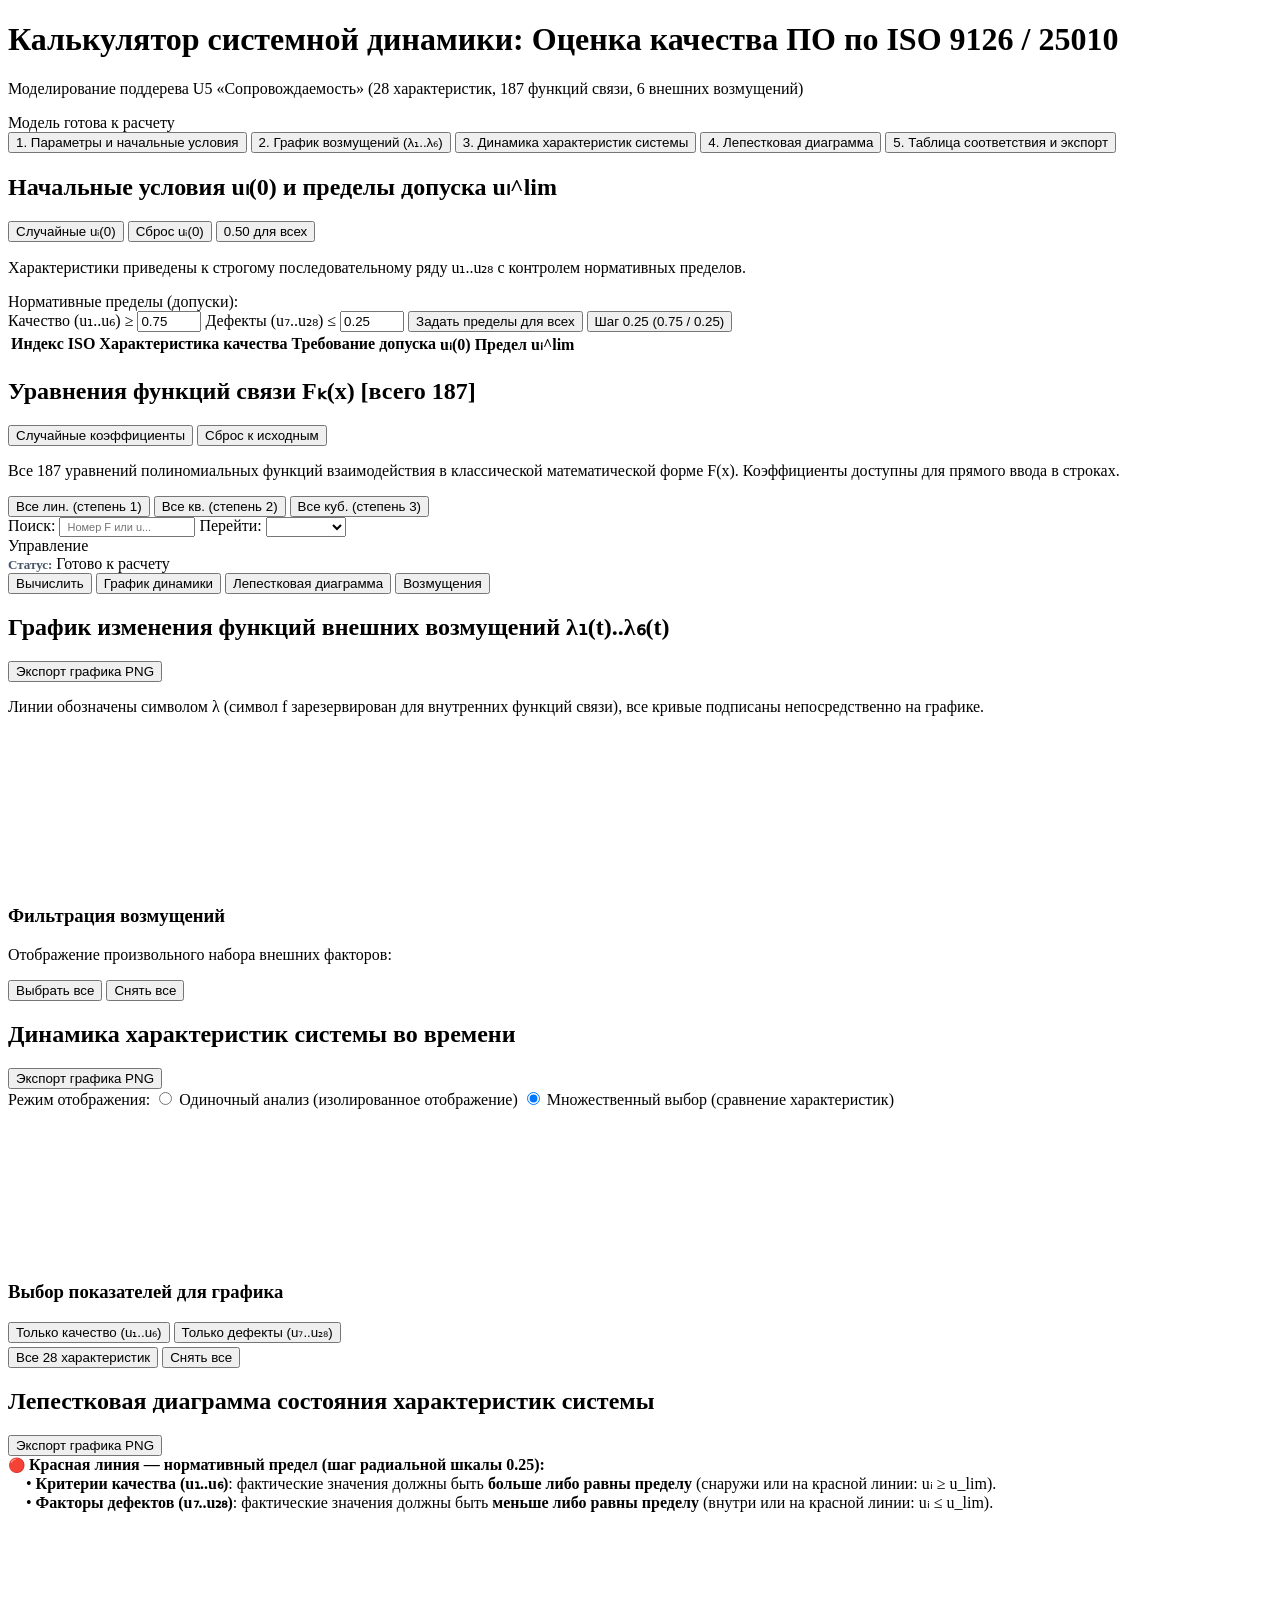
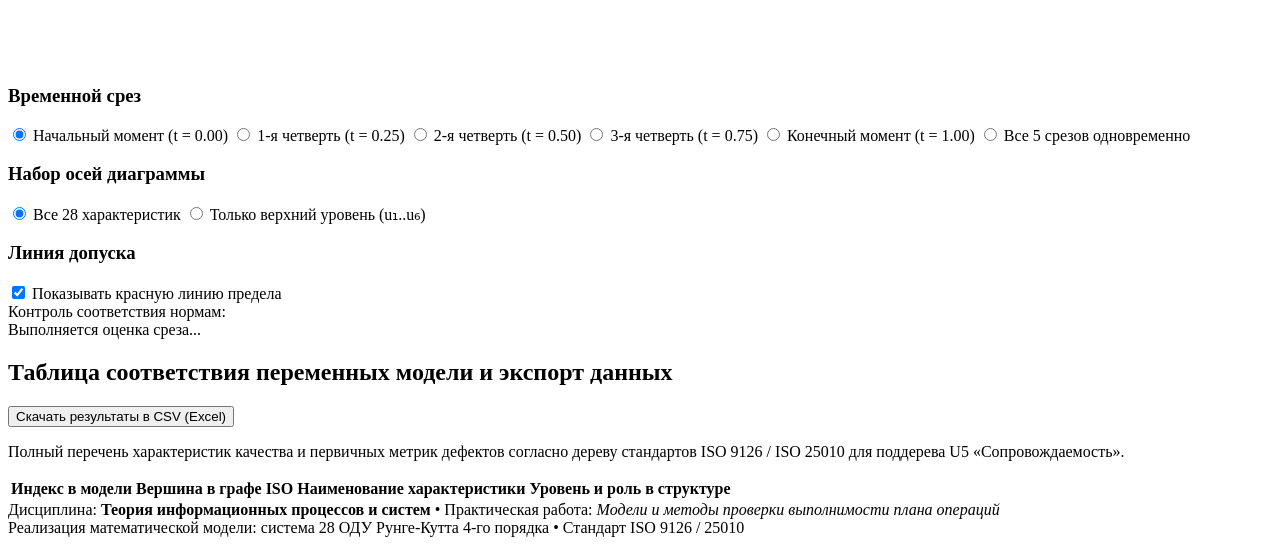
==== index_modular.html @ 402475c9 "new failes" ====
<!DOCTYPE html>
<html lang="ru">
<head>
  <meta charset="UTF-8">
  <meta name="viewport" content="width=device-width, initial-scale=1.0">
  <title>Калькулятор системной динамики: Оценка качества ПО по ISO (U5 — Сопровождаемость)</title>
  <link rel="stylesheet" href="style.css">
  <!-- Chart.js local bundle with CDN fallback -->
  <script src="chart.umd.min.js"></script>
  <script>
    if (typeof Chart === 'undefined') {
      const cdnScript = document.createElement('script');
      cdnScript.src = 'https://cdn.jsdelivr.net/npm/chart.js@4.4.2/dist/chart.umd.min.js';
      document.head.appendChild(cdnScript);
    }
  </script>
</head>
<body>
  <div class="app-container">
    <div id="runtimeErrorBanner" style="display:none; background:#fef2f2; color:#b91c1c; border:2px solid #ef4444; padding:16px; margin:16px; border-radius:8px; font-family:monospace; white-space:pre-wrap; z-index:9999;"></div>
    <!-- Шапка приложения -->
    <header class="app-header">
      <div class="header-content">
        <h1>Калькулятор системной динамики: Оценка качества ПО по ISO 9126 / 25010</h1>
        <p class="subtitle">Моделирование поддерева U5 «Сопровождаемость» (28 характеристик, 187 функций связи, 6 внешних возмущений)</p>
      </div>
      <div class="header-status">
        <span class="status-badge" id="simStatusBadge">Модель готова к расчету</span>
      </div>
    </header>

    <!-- Навигация по вкладкам -->
    <nav class="app-tabs">
      <button class="tab-btn active" data-tab="tab-params">1. Параметры и начальные условия</button>
      <button class="tab-btn" data-tab="tab-pert">2. График возмущений (λ₁..λ₆)</button>
      <button class="tab-btn" data-tab="tab-dynamics">3. Динамика характеристик системы</button>
      <button class="tab-btn" data-tab="tab-radar">4. Лепестковая диаграмма</button>
      <button class="tab-btn" data-tab="tab-export">5. Таблица соответствия и экспорт</button>
    </nav>

    <!-- Содержимое вкладок -->
    <main class="tab-content-container">

      <!-- ВКЛАДКА 1: Параметры и начальные условия -->
      <section id="tab-params" class="tab-pane active">
        <div class="grid-2col">
          <!-- Левая колонка: Начальные условия u_i(0) и нормативные пределы u_lim -->
          <div class="card">
            <div class="card-header">
              <h2>Начальные условия uᵢ(0) и пределы допуска uᵢ^lim</h2>
              <div class="card-actions">
                <button class="btn btn-sm btn-secondary" id="btnRandU0">Случайные uᵢ(0)</button>
                <button class="btn btn-sm btn-secondary" id="btnResetU0">Сброс uᵢ(0)</button>
                <button class="btn btn-sm btn-secondary" id="btnHalfU0">0.50 для всех</button>
              </div>
            </div>
            <p class="section-desc">Характеристики приведены к строгому последовательному ряду u₁..u₂₈ с контролем нормативных пределов.</p>
            
            <!-- Панель пакетного задания пределов -->
            <div class="limits-batch-bar">
              <span class="limits-bar-title">Нормативные пределы (допуски):</span>
              <div class="limits-inputs-wrap">
                <label>Качество (u₁..u₆) ≥ <input type="number" id="batchLimitQuality" min="0" max="1" step="0.05" value="0.75" class="limit-input-num"></label>
                <label>Дефекты (u₇..u₂₈) ≤ <input type="number" id="batchLimitDefects" min="0" max="1" step="0.05" value="0.25" class="limit-input-num"></label>
                <button class="btn btn-xs btn-primary" id="btnApplyBatchLimits">Задать пределы для всех</button>
                <button class="btn btn-xs btn-secondary" id="btnPresetStep25">Шаг 0.25 (0.75 / 0.25)</button>
              </div>
            </div>

            <div class="table-container u0-table-scroll">
              <table class="data-table" id="tableU0">
                <thead>
                  <tr>
                    <th>Индекс</th>
                    <th>ISO</th>
                    <th>Характеристика качества</th>
                    <th>Требование допуска</th>
                    <th>uᵢ(0)</th>
                    <th>Предел uᵢ^lim</th>
                  </tr>
                </thead>
                <tbody id="tbodyU0">
                  <!-- Заполняется динамически JS -->
                </tbody>
              </table>
            </div>
          </div>

          <!-- Правая колонка: Уравнения функций связи F_k(x) и блок Управление -->
          <div class="card">
            <div class="card-header">
              <h2>Уравнения функций связи Fₖ(x) [всего 187]</h2>
              <div class="card-actions">
                <button class="btn btn-sm btn-primary" id="btnRandFuncs">Случайные коэффициенты</button>
                <button class="btn btn-sm btn-secondary" id="btnResetFuncs">Сброс к исходным</button>
              </div>
            </div>
            <p class="section-desc">
              Все 187 уравнений полиномиальных функций взаимодействия в классической математической форме F(x). Коэффициенты доступны для прямого ввода в строках.
            </p>

            <!-- Панель быстрых пресетов и поиска -->
            <div class="eq-top-toolbar">
              <div class="eq-quick-btns">
                <button class="btn btn-xs btn-secondary" id="btnSetAllDeg1">Все лин. (степень 1)</button>
                <button class="btn btn-xs btn-secondary" id="btnSetAllDeg2">Все кв. (степень 2)</button>
                <button class="btn btn-xs btn-secondary" id="btnSetAllDeg3">Все куб. (степень 3)</button>
              </div>
              <div class="eq-search-box">
                <label for="searchEqInput">Поиск:</label>
                <input type="text" id="searchEqInput" placeholder="Номер F или u..." class="form-input" style="width: 120px; padding: 2px 6px; font-size: 11px;">
                <label for="quickJumpFunc">Перейти:</label>
                <select id="quickJumpFunc" class="form-select" style="width: 80px; padding: 2px 4px; font-size: 11px;"></select>
              </div>
            </div>

            <!-- Список всех 187 уравнений со скроллом -->
            <div class="equations-scroll-container" id="equationsList">
              <!-- Заполняется динамически JS всеми 187 строками -->
            </div>

            <!-- Блок Управление (соответствует стилю примера преподавателя) -->
            <div class="management-card">
              <div class="mgmt-header">Управление</div>
              <div class="mgmt-status-row">
                <span style="font-weight: 600; color: #475569; font-size: 13px;">Статус:</span>
                <span class="status-badge" id="simStatusBadgeMgmt">Готово к расчету</span>
              </div>
              <div class="mgmt-buttons-grid">
                <button class="btn btn-success btn-lg" id="btnRunSim">Вычислить</button>
                <button class="btn btn-secondary btn-nav-tab" data-nav="tab-dynamics">График динамики</button>
                <button class="btn btn-secondary btn-nav-tab" data-nav="tab-radar">Лепестковая диаграмма</button>
                <button class="btn btn-secondary btn-nav-tab" data-nav="tab-pert">Возмущения</button>
              </div>
            </div>

          </div>
        </div>
      </section>

      <!-- ВКЛАДКА 2: График возмущений -->
      <section id="tab-pert" class="tab-pane">
        <div class="chart-layout-with-sidebar">
          <div class="chart-main-card">
            <div class="card-header">
              <h2>График изменения функций внешних возмущений λ₁(t)..λ₆(t)</h2>
              <div class="card-actions">
                <button class="btn btn-sm btn-secondary" onclick="exportChartPNG('pertChart', 'График_возмущений_lambda.png')">Экспорт графика PNG</button>
              </div>
            </div>
            <p class="chart-subtext">Линии обозначены символом λ (символ f зарезервирован для внутренних функций связи), все кривые подписаны непосредственно на графике.</p>
            <div class="canvas-wrapper">
              <canvas id="pertChart"></canvas>
            </div>
          </div>

          <!-- Боковая панель фильтрации возмущений -->
          <div class="sidebar-ctrl-card">
            <h3>Фильтрация возмущений</h3>
            <p class="sidebar-desc">Отображение произвольного набора внешних факторов:</p>
            <div class="quick-filter-btns">
              <button class="btn btn-xs btn-secondary" id="btnPertSelectAll">Выбрать все</button>
              <button class="btn btn-xs btn-secondary" id="btnPertDeselectAll">Снять все</button>
            </div>
            <div class="checkbox-scroll-list" id="pertCheckboxList">
              <!-- Заполняется JS -->
            </div>
          </div>
        </div>
      </section>

      <!-- ВКЛАДКА 3: Динамика характеристик системы -->
      <section id="tab-dynamics" class="tab-pane">
        <div class="chart-layout-with-sidebar">
          <div class="chart-main-card">
            <div class="card-header">
              <h2 id="dynChartTitle">Динамика характеристик системы во времени</h2>
              <div class="card-actions">
                <button class="btn btn-sm btn-secondary" onclick="exportChartPNG('dynChart', 'Динамика_характеристик.png')">Экспорт графика PNG</button>
              </div>
            </div>

            <!-- Переключатель режима: Одиночный vs Множественный -->
            <div class="mode-switch-bar">
              <span class="mode-label">Режим отображения:</span>
              <label class="mode-radio">
                <input type="radio" name="dynMode" value="single" id="dynModeSingle">
                Одиночный анализ (изолированное отображение)
              </label>
              <label class="mode-radio">
                <input type="radio" name="dynMode" value="multi" id="dynModeMulti" checked>
                Множественный выбор (сравнение характеристик)
              </label>
            </div>

            <div class="canvas-wrapper">
              <canvas id="dynChart"></canvas>
            </div>

            <!-- Аналитическая карточка (только в одиночном режиме) -->
            <div id="singleCardBox" class="single-analysis-card" style="display: none;">
              <div class="card-metric-header" id="singleCardTitle">u₁ (U5): Сопровождаемость</div>
              <div class="metrics-grid">
                <div class="metric-cell">
                  <span class="m-label">Начало u(0):</span>
                  <span class="m-val" id="valStart">-</span>
                </div>
                <div class="metric-cell">
                  <span class="m-label">Финал u(1):</span>
                  <span class="m-val" id="valEnd">-</span>
                </div>
                <div class="metric-cell">
                  <span class="m-label">Изменение Δu:</span>
                  <span class="m-val" id="valDelta">-</span>
                </div>
                <div class="metric-cell">
                  <span class="m-label">Динамика (%):</span>
                  <span class="m-val" id="valPct">-</span>
                </div>
              </div>
              <div class="conclusion-text" id="singleVerdictText">Текстовый вывод анализа...</div>
            </div>
          </div>

          <!-- Боковая панель управления характеристиками -->
          <div class="sidebar-ctrl-card">
            <div id="sidebarSingleControls" style="display: none;">
              <h3>Выбор характеристики</h3>
              <p class="sidebar-desc">Изолированный анализ единичной характеристики:</p>
              <div class="nav-control-row">
                <button class="btn btn-sm btn-secondary" id="btnPrevChar" title="Предыдущая">← Пред.</button>
                <select id="selectSingleChar" class="form-select"></select>
                <button class="btn btn-sm btn-secondary" id="btnNextChar" title="Следующая">След. →</button>
              </div>
            </div>

            <div id="sidebarMultiControls">
              <h3>Выбор показателей для графика</h3>
              <div class="quick-filter-btns">
                <button class="btn btn-xs btn-secondary" id="btnFilterQuality">Только качество (u₁..u₆)</button>
                <button class="btn btn-xs btn-secondary" id="btnFilterDefects">Только дефекты (u₇..u₂₈)</button>
              </div>
              <div class="quick-filter-btns" style="margin-top: 4px;">
                <button class="btn btn-xs btn-secondary" id="btnFilterAll">Все 28 характеристик</button>
                <button class="btn btn-xs btn-secondary" id="btnFilterNone">Снять все</button>
              </div>
              <div class="checkbox-scroll-list" id="dynCheckboxList">
                <!-- Заполняется динамически JS -->
              </div>
            </div>
          </div>
        </div>
      </section>

      <!-- ВКЛАДКА 4: Лепестковая (радарная) диаграмма -->
      <section id="tab-radar" class="tab-pane">
        <div class="chart-layout-with-sidebar">
          <div class="chart-main-card">
            <div class="card-header">
              <h2 id="radarChartTitle">Лепестковая диаграмма состояния характеристик системы</h2>
              <div class="card-actions">
                <button class="btn btn-sm btn-secondary" onclick="exportChartPNG('radarChart', 'Лепестковая_диаграмма_качества.png')">Экспорт графика PNG</button>
              </div>
            </div>

            <!-- Информационный баннер правил и допуска с шагом 0.25 -->
            <div class="radar-rules-banner">
              <div class="rule-item">
                <span style="color: #dc2626; font-size: 14px;">🔴</span>
                <span><strong>Красная линия — нормативный предел (шаг радиальной шкалы 0.25):</strong></span>
              </div>
              <div class="rule-item" style="padding-left: 18px;">
                <span>• <strong>Критерии качества (u₁..u₆)</strong>: фактические значения должны быть <strong>больше либо равны пределу</strong> (снаружи или на красной линии: uᵢ ≥ u_lim).</span>
              </div>
              <div class="rule-item" style="padding-left: 18px;">
                <span>• <strong>Факторы дефектов (u₇..u₂₈)</strong>: фактические значения должны быть <strong>меньше либо равны пределу</strong> (внутри или на красной линии: uᵢ ≤ u_lim).</span>
              </div>
            </div>

            <div class="canvas-wrapper radar-canvas-wrapper">
              <canvas id="radarChart"></canvas>
            </div>
          </div>

          <!-- Боковая панель настройки среза -->
          <div class="sidebar-ctrl-card">
            <h3>Временной срез</h3>
            <div class="radar-time-group" id="radarTimeRadios">
              <label><input type="radio" name="radarTime" value="t0" checked> Начальный момент (t = 0.00)</label>
              <label><input type="radio" name="radarTime" value="t1"> 1-я четверть (t = 0.25)</label>
              <label><input type="radio" name="radarTime" value="t2"> 2-я четверть (t = 0.50)</label>
              <label><input type="radio" name="radarTime" value="t3"> 3-я четверть (t = 0.75)</label>
              <label><input type="radio" name="radarTime" value="t4"> Конечный момент (t = 1.00)</label>
              <label><input type="radio" name="radarTime" value="all"> Все 5 срезов одновременно</label>
            </div>

            <h3 style="margin-top: 18px;">Набор осей диаграммы</h3>
            <div class="radar-time-group">
              <label><input type="radio" name="radarScope" value="all28" checked> Все 28 характеристик</label>
              <label><input type="radio" name="radarScope" value="top6"> Только верхний уровень (u₁..u₆)</label>
            </div>

            <h3 style="margin-top: 18px;">Линия допуска</h3>
            <div class="radar-time-group">
              <label><input type="checkbox" id="cbShowRadarLimit" checked> Показывать красную линию предела</label>
            </div>

            <!-- Карточка соответствия нормам -->
            <div class="compliance-status-card" id="radarComplianceBox">
              <div class="compliance-header">Контроль соответствия нормам:</div>
              <div id="complianceDetailText">Выполняется оценка среза...</div>
            </div>
          </div>
        </div>
      </section>

      <!-- ВКЛАДКА 5: Таблица соответствия и экспорт -->
      <section id="tab-export" class="tab-pane">
        <div class="card">
          <div class="card-header">
            <h2>Таблица соответствия переменных модели и экспорт данных</h2>
            <div class="card-actions">
              <button class="btn btn-primary" id="btnDownloadCSV">Скачать результаты в CSV (Excel)</button>
            </div>
          </div>
          <p class="section-desc">
            Полный перечень характеристик качества и первичных метрик дефектов согласно дереву стандартов ISO 9126 / ISO 25010 для поддерева U5 «Сопровождаемость».
          </p>

          <div class="table-container">
            <table class="data-table">
              <thead>
                <tr>
                  <th>Индекс в модели</th>
                  <th>Вершина в графе ISO</th>
                  <th>Наименование характеристики</th>
                  <th>Уровень и роль в структуре</th>
                </tr>
              </thead>
              <tbody id="tbodyCorrespondence">
                <!-- Заполняется JS -->
              </tbody>
            </table>
          </div>
        </div>
      </section>

    </main>

    <!-- Подвал -->
    <footer class="app-footer">
      <div>Дисциплина: <b>Теория информационных процессов и систем</b> • Практическая работа: <i>Модели и методы проверки выполнимости плана операций</i></div>
      <div>Реализация математической модели: система 28 ОДУ Рунге-Кутта 4-го порядка • Стандарт ISO 9126 / 25010</div>
    </footer>
  </div>

  <!-- Модальное окно подтверждения перезаписи коэффициентов -->
  <div id="randomizeModal" class="modal-backdrop" style="display: none;">
    <div class="modal-dialog">
      <div class="modal-header">
        <h3 id="modalTitle">Заполнение коэффициентов</h3>
        <button type="button" class="modal-close-btn" id="modalCloseBtn">&times;</button>
      </div>
      <div class="modal-body" id="modalBody">
        <!-- Текст формируется динамически -->
      </div>
      <div class="modal-actions" id="modalActions">
        <!-- Кнопки формируются динамически -->
      </div>
    </div>
  </div>

  <!-- Модальное окно подробных результатов расчета модели -->
  <div id="simResultModal" class="modal-backdrop" style="display: none;">
    <div class="modal-dialog modal-dialog-lg">
      <div class="modal-header">
        <h3>📊 Результаты моделирования системной динамики</h3>
        <button type="button" class="modal-close-btn" id="simResultCloseBtn">&times;</button>
      </div>
      <div class="modal-body" id="simResultModalBody">
        <!-- Заполняется динамически через JS -->
      </div>
      <div class="modal-actions" style="flex-direction: row; justify-content: space-between; align-items: center; flex-wrap: wrap; gap: 10px;">
        <div style="display: flex; gap: 8px; flex-wrap: wrap;">
          <button type="button" class="btn btn-outline" id="btnResNavDyn">📈 График динамики</button>
          <button type="button" class="btn btn-outline" id="btnResNavRadar">🕸️ Лепестковая диаграмма</button>
          <button type="button" class="btn btn-outline" id="btnResNavPert">📊 Возмущения λ(t)</button>
        </div>
        <button type="button" class="btn btn-primary" id="btnResClose">Понятно, закрыть</button>
      </div>
    </div>
  </div>

  <!-- Контейнер для всплывающих уведомлений -->
  <div id="toastContainer" class="toast-container"></div>

  <!-- Подключение скриптов логики -->
  <script src="model_data.js"></script>
  <script src="simulation.js"></script>
  <script src="app.js"></script>
</body>
</html>
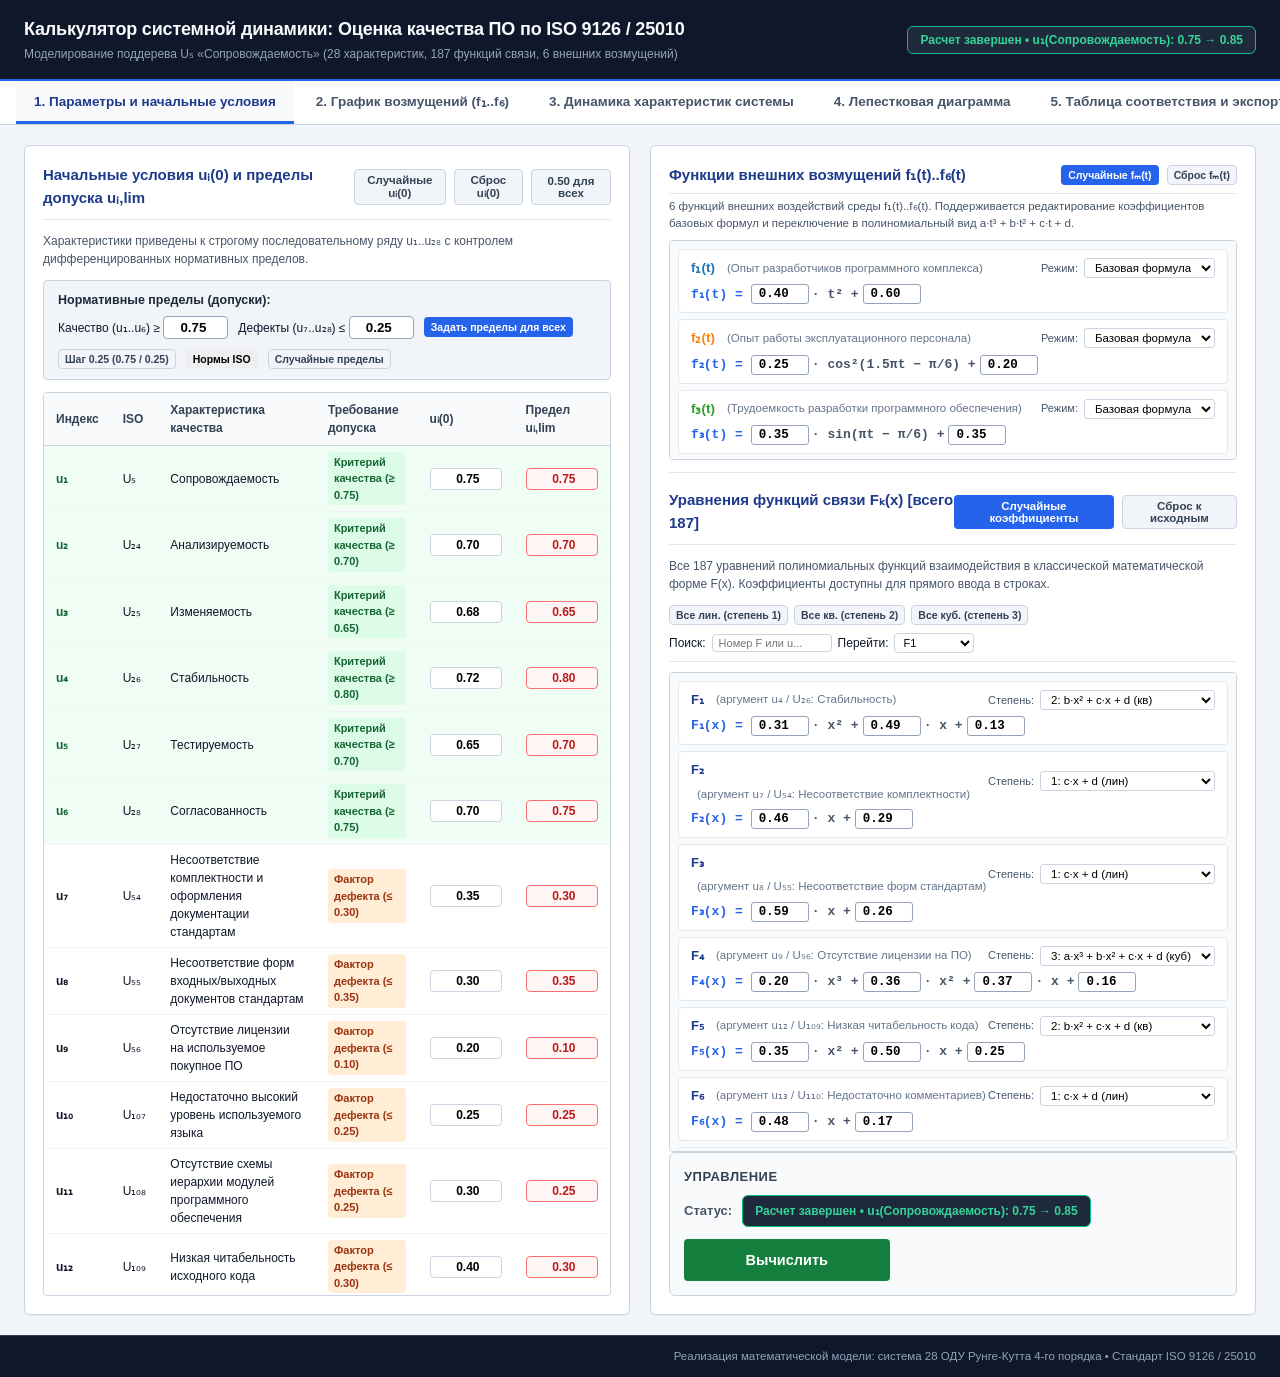
==== commit 7d6509f9: "Add files via upload" ====
--- a/index_modular.html
+++ b/index_modular.html
@@ -1,402 +1,1062 @@
-<!DOCTYPE html>
-<html lang="ru">
-<head>
-  <meta charset="UTF-8">
-  <meta name="viewport" content="width=device-width, initial-scale=1.0">
-  <title>Калькулятор системной динамики: Оценка качества ПО по ISO (U5 — Сопровождаемость)</title>
-  <link rel="stylesheet" href="style.css">
-  <!-- Chart.js local bundle with CDN fallback -->
-  <script src="chart.umd.min.js"></script>
-  <script>
-    if (typeof Chart === 'undefined') {
-      const cdnScript = document.createElement('script');
-      cdnScript.src = 'https://cdn.jsdelivr.net/npm/chart.js@4.4.2/dist/chart.umd.min.js';
-      document.head.appendChild(cdnScript);
-    }
-  </script>
-</head>
-<body>
-  <div class="app-container">
-    <div id="runtimeErrorBanner" style="display:none; background:#fef2f2; color:#b91c1c; border:2px solid #ef4444; padding:16px; margin:16px; border-radius:8px; font-family:monospace; white-space:pre-wrap; z-index:9999;"></div>
-    <!-- Шапка приложения -->
-    <header class="app-header">
-      <div class="header-content">
-        <h1>Калькулятор системной динамики: Оценка качества ПО по ISO 9126 / 25010</h1>
-        <p class="subtitle">Моделирование поддерева U5 «Сопровождаемость» (28 характеристик, 187 функций связи, 6 внешних возмущений)</p>
-      </div>
-      <div class="header-status">
-        <span class="status-badge" id="simStatusBadge">Модель готова к расчету</span>
-      </div>
-    </header>
-
-    <!-- Навигация по вкладкам -->
-    <nav class="app-tabs">
-      <button class="tab-btn active" data-tab="tab-params">1. Параметры и начальные условия</button>
-      <button class="tab-btn" data-tab="tab-pert">2. График возмущений (λ₁..λ₆)</button>
-      <button class="tab-btn" data-tab="tab-dynamics">3. Динамика характеристик системы</button>
-      <button class="tab-btn" data-tab="tab-radar">4. Лепестковая диаграмма</button>
-      <button class="tab-btn" data-tab="tab-export">5. Таблица соответствия и экспорт</button>
-    </nav>
-
-    <!-- Содержимое вкладок -->
-    <main class="tab-content-container">
-
-      <!-- ВКЛАДКА 1: Параметры и начальные условия -->
-      <section id="tab-params" class="tab-pane active">
-        <div class="grid-2col">
-          <!-- Левая колонка: Начальные условия u_i(0) и нормативные пределы u_lim -->
-          <div class="card">
-            <div class="card-header">
-              <h2>Начальные условия uᵢ(0) и пределы допуска uᵢ^lim</h2>
-              <div class="card-actions">
-                <button class="btn btn-sm btn-secondary" id="btnRandU0">Случайные uᵢ(0)</button>
-                <button class="btn btn-sm btn-secondary" id="btnResetU0">Сброс uᵢ(0)</button>
-                <button class="btn btn-sm btn-secondary" id="btnHalfU0">0.50 для всех</button>
-              </div>
-            </div>
-            <p class="section-desc">Характеристики приведены к строгому последовательному ряду u₁..u₂₈ с контролем нормативных пределов.</p>
-            
-            <!-- Панель пакетного задания пределов -->
-            <div class="limits-batch-bar">
-              <span class="limits-bar-title">Нормативные пределы (допуски):</span>
-              <div class="limits-inputs-wrap">
-                <label>Качество (u₁..u₆) ≥ <input type="number" id="batchLimitQuality" min="0" max="1" step="0.05" value="0.75" class="limit-input-num"></label>
-                <label>Дефекты (u₇..u₂₈) ≤ <input type="number" id="batchLimitDefects" min="0" max="1" step="0.05" value="0.25" class="limit-input-num"></label>
-                <button class="btn btn-xs btn-primary" id="btnApplyBatchLimits">Задать пределы для всех</button>
-                <button class="btn btn-xs btn-secondary" id="btnPresetStep25">Шаг 0.25 (0.75 / 0.25)</button>
-              </div>
-            </div>
-
-            <div class="table-container u0-table-scroll">
-              <table class="data-table" id="tableU0">
-                <thead>
-                  <tr>
-                    <th>Индекс</th>
-                    <th>ISO</th>
-                    <th>Характеристика качества</th>
-                    <th>Требование допуска</th>
-                    <th>uᵢ(0)</th>
-                    <th>Предел uᵢ^lim</th>
-                  </tr>
-                </thead>
-                <tbody id="tbodyU0">
-                  <!-- Заполняется динамически JS -->
-                </tbody>
-              </table>
-            </div>
-          </div>
-
-          <!-- Правая колонка: Уравнения функций связи F_k(x) и блок Управление -->
-          <div class="card">
-            <div class="card-header">
-              <h2>Уравнения функций связи Fₖ(x) [всего 187]</h2>
-              <div class="card-actions">
-                <button class="btn btn-sm btn-primary" id="btnRandFuncs">Случайные коэффициенты</button>
-                <button class="btn btn-sm btn-secondary" id="btnResetFuncs">Сброс к исходным</button>
-              </div>
-            </div>
-            <p class="section-desc">
-              Все 187 уравнений полиномиальных функций взаимодействия в классической математической форме F(x). Коэффициенты доступны для прямого ввода в строках.
-            </p>
-
-            <!-- Панель быстрых пресетов и поиска -->
-            <div class="eq-top-toolbar">
-              <div class="eq-quick-btns">
-                <button class="btn btn-xs btn-secondary" id="btnSetAllDeg1">Все лин. (степень 1)</button>
-                <button class="btn btn-xs btn-secondary" id="btnSetAllDeg2">Все кв. (степень 2)</button>
-                <button class="btn btn-xs btn-secondary" id="btnSetAllDeg3">Все куб. (степень 3)</button>
-              </div>
-              <div class="eq-search-box">
-                <label for="searchEqInput">Поиск:</label>
-                <input type="text" id="searchEqInput" placeholder="Номер F или u..." class="form-input" style="width: 120px; padding: 2px 6px; font-size: 11px;">
-                <label for="quickJumpFunc">Перейти:</label>
-                <select id="quickJumpFunc" class="form-select" style="width: 80px; padding: 2px 4px; font-size: 11px;"></select>
-              </div>
-            </div>
-
-            <!-- Список всех 187 уравнений со скроллом -->
-            <div class="equations-scroll-container" id="equationsList">
-              <!-- Заполняется динамически JS всеми 187 строками -->
-            </div>
-
-            <!-- Блок Управление (соответствует стилю примера преподавателя) -->
-            <div class="management-card">
-              <div class="mgmt-header">Управление</div>
-              <div class="mgmt-status-row">
-                <span style="font-weight: 600; color: #475569; font-size: 13px;">Статус:</span>
-                <span class="status-badge" id="simStatusBadgeMgmt">Готово к расчету</span>
-              </div>
-              <div class="mgmt-buttons-grid">
-                <button class="btn btn-success btn-lg" id="btnRunSim">Вычислить</button>
-                <button class="btn btn-secondary btn-nav-tab" data-nav="tab-dynamics">График динамики</button>
-                <button class="btn btn-secondary btn-nav-tab" data-nav="tab-radar">Лепестковая диаграмма</button>
-                <button class="btn btn-secondary btn-nav-tab" data-nav="tab-pert">Возмущения</button>
-              </div>
-            </div>
-
-          </div>
-        </div>
-      </section>
-
-      <!-- ВКЛАДКА 2: График возмущений -->
-      <section id="tab-pert" class="tab-pane">
-        <div class="chart-layout-with-sidebar">
-          <div class="chart-main-card">
-            <div class="card-header">
-              <h2>График изменения функций внешних возмущений λ₁(t)..λ₆(t)</h2>
-              <div class="card-actions">
-                <button class="btn btn-sm btn-secondary" onclick="exportChartPNG('pertChart', 'График_возмущений_lambda.png')">Экспорт графика PNG</button>
-              </div>
-            </div>
-            <p class="chart-subtext">Линии обозначены символом λ (символ f зарезервирован для внутренних функций связи), все кривые подписаны непосредственно на графике.</p>
-            <div class="canvas-wrapper">
-              <canvas id="pertChart"></canvas>
-            </div>
-          </div>
-
-          <!-- Боковая панель фильтрации возмущений -->
-          <div class="sidebar-ctrl-card">
-            <h3>Фильтрация возмущений</h3>
-            <p class="sidebar-desc">Отображение произвольного набора внешних факторов:</p>
-            <div class="quick-filter-btns">
-              <button class="btn btn-xs btn-secondary" id="btnPertSelectAll">Выбрать все</button>
-              <button class="btn btn-xs btn-secondary" id="btnPertDeselectAll">Снять все</button>
-            </div>
-            <div class="checkbox-scroll-list" id="pertCheckboxList">
-              <!-- Заполняется JS -->
-            </div>
-          </div>
-        </div>
-      </section>
-
-      <!-- ВКЛАДКА 3: Динамика характеристик системы -->
-      <section id="tab-dynamics" class="tab-pane">
-        <div class="chart-layout-with-sidebar">
-          <div class="chart-main-card">
-            <div class="card-header">
-              <h2 id="dynChartTitle">Динамика характеристик системы во времени</h2>
-              <div class="card-actions">
-                <button class="btn btn-sm btn-secondary" onclick="exportChartPNG('dynChart', 'Динамика_характеристик.png')">Экспорт графика PNG</button>
-              </div>
-            </div>
-
-            <!-- Переключатель режима: Одиночный vs Множественный -->
-            <div class="mode-switch-bar">
-              <span class="mode-label">Режим отображения:</span>
-              <label class="mode-radio">
-                <input type="radio" name="dynMode" value="single" id="dynModeSingle">
-                Одиночный анализ (изолированное отображение)
-              </label>
-              <label class="mode-radio">
-                <input type="radio" name="dynMode" value="multi" id="dynModeMulti" checked>
-                Множественный выбор (сравнение характеристик)
-              </label>
-            </div>
-
-            <div class="canvas-wrapper">
-              <canvas id="dynChart"></canvas>
-            </div>
-
-            <!-- Аналитическая карточка (только в одиночном режиме) -->
-            <div id="singleCardBox" class="single-analysis-card" style="display: none;">
-              <div class="card-metric-header" id="singleCardTitle">u₁ (U5): Сопровождаемость</div>
-              <div class="metrics-grid">
-                <div class="metric-cell">
-                  <span class="m-label">Начало u(0):</span>
-                  <span class="m-val" id="valStart">-</span>
-                </div>
-                <div class="metric-cell">
-                  <span class="m-label">Финал u(1):</span>
-                  <span class="m-val" id="valEnd">-</span>
-                </div>
-                <div class="metric-cell">
-                  <span class="m-label">Изменение Δu:</span>
-                  <span class="m-val" id="valDelta">-</span>
-                </div>
-                <div class="metric-cell">
-                  <span class="m-label">Динамика (%):</span>
-                  <span class="m-val" id="valPct">-</span>
-                </div>
-              </div>
-              <div class="conclusion-text" id="singleVerdictText">Текстовый вывод анализа...</div>
-            </div>
-          </div>
-
-          <!-- Боковая панель управления характеристиками -->
-          <div class="sidebar-ctrl-card">
-            <div id="sidebarSingleControls" style="display: none;">
-              <h3>Выбор характеристики</h3>
-              <p class="sidebar-desc">Изолированный анализ единичной характеристики:</p>
-              <div class="nav-control-row">
-                <button class="btn btn-sm btn-secondary" id="btnPrevChar" title="Предыдущая">← Пред.</button>
-                <select id="selectSingleChar" class="form-select"></select>
-                <button class="btn btn-sm btn-secondary" id="btnNextChar" title="Следующая">След. →</button>
-              </div>
-            </div>
-
-            <div id="sidebarMultiControls">
-              <h3>Выбор показателей для графика</h3>
-              <div class="quick-filter-btns">
-                <button class="btn btn-xs btn-secondary" id="btnFilterQuality">Только качество (u₁..u₆)</button>
-                <button class="btn btn-xs btn-secondary" id="btnFilterDefects">Только дефекты (u₇..u₂₈)</button>
-              </div>
-              <div class="quick-filter-btns" style="margin-top: 4px;">
-                <button class="btn btn-xs btn-secondary" id="btnFilterAll">Все 28 характеристик</button>
-                <button class="btn btn-xs btn-secondary" id="btnFilterNone">Снять все</button>
-              </div>
-              <div class="checkbox-scroll-list" id="dynCheckboxList">
-                <!-- Заполняется динамически JS -->
-              </div>
-            </div>
-          </div>
-        </div>
-      </section>
-
-      <!-- ВКЛАДКА 4: Лепестковая (радарная) диаграмма -->
-      <section id="tab-radar" class="tab-pane">
-        <div class="chart-layout-with-sidebar">
-          <div class="chart-main-card">
-            <div class="card-header">
-              <h2 id="radarChartTitle">Лепестковая диаграмма состояния характеристик системы</h2>
-              <div class="card-actions">
-                <button class="btn btn-sm btn-secondary" onclick="exportChartPNG('radarChart', 'Лепестковая_диаграмма_качества.png')">Экспорт графика PNG</button>
-              </div>
-            </div>
-
-            <!-- Информационный баннер правил и допуска с шагом 0.25 -->
-            <div class="radar-rules-banner">
-              <div class="rule-item">
-                <span style="color: #dc2626; font-size: 14px;">🔴</span>
-                <span><strong>Красная линия — нормативный предел (шаг радиальной шкалы 0.25):</strong></span>
-              </div>
-              <div class="rule-item" style="padding-left: 18px;">
-                <span>• <strong>Критерии качества (u₁..u₆)</strong>: фактические значения должны быть <strong>больше либо равны пределу</strong> (снаружи или на красной линии: uᵢ ≥ u_lim).</span>
-              </div>
-              <div class="rule-item" style="padding-left: 18px;">
-                <span>• <strong>Факторы дефектов (u₇..u₂₈)</strong>: фактические значения должны быть <strong>меньше либо равны пределу</strong> (внутри или на красной линии: uᵢ ≤ u_lim).</span>
-              </div>
-            </div>
-
-            <div class="canvas-wrapper radar-canvas-wrapper">
-              <canvas id="radarChart"></canvas>
-            </div>
-          </div>
-
-          <!-- Боковая панель настройки среза -->
-          <div class="sidebar-ctrl-card">
-            <h3>Временной срез</h3>
-            <div class="radar-time-group" id="radarTimeRadios">
-              <label><input type="radio" name="radarTime" value="t0" checked> Начальный момент (t = 0.00)</label>
-              <label><input type="radio" name="radarTime" value="t1"> 1-я четверть (t = 0.25)</label>
-              <label><input type="radio" name="radarTime" value="t2"> 2-я четверть (t = 0.50)</label>
-              <label><input type="radio" name="radarTime" value="t3"> 3-я четверть (t = 0.75)</label>
-              <label><input type="radio" name="radarTime" value="t4"> Конечный момент (t = 1.00)</label>
-              <label><input type="radio" name="radarTime" value="all"> Все 5 срезов одновременно</label>
-            </div>
-
-            <h3 style="margin-top: 18px;">Набор осей диаграммы</h3>
-            <div class="radar-time-group">
-              <label><input type="radio" name="radarScope" value="all28" checked> Все 28 характеристик</label>
-              <label><input type="radio" name="radarScope" value="top6"> Только верхний уровень (u₁..u₆)</label>
-            </div>
-
-            <h3 style="margin-top: 18px;">Линия допуска</h3>
-            <div class="radar-time-group">
-              <label><input type="checkbox" id="cbShowRadarLimit" checked> Показывать красную линию предела</label>
-            </div>
-
-            <!-- Карточка соответствия нормам -->
-            <div class="compliance-status-card" id="radarComplianceBox">
-              <div class="compliance-header">Контроль соответствия нормам:</div>
-              <div id="complianceDetailText">Выполняется оценка среза...</div>
-            </div>
-          </div>
-        </div>
-      </section>
-
-      <!-- ВКЛАДКА 5: Таблица соответствия и экспорт -->
-      <section id="tab-export" class="tab-pane">
-        <div class="card">
-          <div class="card-header">
-            <h2>Таблица соответствия переменных модели и экспорт данных</h2>
-            <div class="card-actions">
-              <button class="btn btn-primary" id="btnDownloadCSV">Скачать результаты в CSV (Excel)</button>
-            </div>
-          </div>
-          <p class="section-desc">
-            Полный перечень характеристик качества и первичных метрик дефектов согласно дереву стандартов ISO 9126 / ISO 25010 для поддерева U5 «Сопровождаемость».
-          </p>
-
-          <div class="table-container">
-            <table class="data-table">
-              <thead>
-                <tr>
-                  <th>Индекс в модели</th>
-                  <th>Вершина в графе ISO</th>
-                  <th>Наименование характеристики</th>
-                  <th>Уровень и роль в структуре</th>
-                </tr>
-              </thead>
-              <tbody id="tbodyCorrespondence">
-                <!-- Заполняется JS -->
-              </tbody>
-            </table>
-          </div>
-        </div>
-      </section>
-
-    </main>
-
-    <!-- Подвал -->
-    <footer class="app-footer">
-      <div>Дисциплина: <b>Теория информационных процессов и систем</b> • Практическая работа: <i>Модели и методы проверки выполнимости плана операций</i></div>
-      <div>Реализация математической модели: система 28 ОДУ Рунге-Кутта 4-го порядка • Стандарт ISO 9126 / 25010</div>
-    </footer>
-  </div>
-
-  <!-- Модальное окно подтверждения перезаписи коэффициентов -->
-  <div id="randomizeModal" class="modal-backdrop" style="display: none;">
-    <div class="modal-dialog">
-      <div class="modal-header">
-        <h3 id="modalTitle">Заполнение коэффициентов</h3>
-        <button type="button" class="modal-close-btn" id="modalCloseBtn">&times;</button>
-      </div>
-      <div class="modal-body" id="modalBody">
-        <!-- Текст формируется динамически -->
-      </div>
-      <div class="modal-actions" id="modalActions">
-        <!-- Кнопки формируются динамически -->
-      </div>
-    </div>
-  </div>
-
-  <!-- Модальное окно подробных результатов расчета модели -->
-  <div id="simResultModal" class="modal-backdrop" style="display: none;">
-    <div class="modal-dialog modal-dialog-lg">
-      <div class="modal-header">
-        <h3>📊 Результаты моделирования системной динамики</h3>
-        <button type="button" class="modal-close-btn" id="simResultCloseBtn">&times;</button>
-      </div>
-      <div class="modal-body" id="simResultModalBody">
-        <!-- Заполняется динамически через JS -->
-      </div>
-      <div class="modal-actions" style="flex-direction: row; justify-content: space-between; align-items: center; flex-wrap: wrap; gap: 10px;">
-        <div style="display: flex; gap: 8px; flex-wrap: wrap;">
-          <button type="button" class="btn btn-outline" id="btnResNavDyn">📈 График динамики</button>
-          <button type="button" class="btn btn-outline" id="btnResNavRadar">🕸️ Лепестковая диаграмма</button>
-          <button type="button" class="btn btn-outline" id="btnResNavPert">📊 Возмущения λ(t)</button>
-        </div>
-        <button type="button" class="btn btn-primary" id="btnResClose">Понятно, закрыть</button>
-      </div>
-    </div>
-  </div>
-
-  <!-- Контейнер для всплывающих уведомлений -->
-  <div id="toastContainer" class="toast-container"></div>
-
-  <!-- Подключение скриптов логики -->
-  <script src="model_data.js"></script>
-  <script src="simulation.js"></script>
-  <script src="app.js"></script>
-</body>
-</html>
+<!DOCTYPE html>+
+<html lang="ru">+
+<head>+
+  <meta charset="UTF-8">+
+  <meta name="viewport" content="width=device-width, initial-scale=1.0">+
+  <title>Калькулятор системной динамики: Оценка качества ПО по ISO (U₅ — Сопровождаемость)</title>+
+  <link rel="stylesheet" href="style.css">+
+  <!-- Chart.js local bundle with CDN fallback -->+
+  <script src="chart.umd.min.js"></script>+
+  <script>+
+    if (typeof Chart === 'undefined') {+
+      const cdnScript = document.createElement('script');+
+      cdnScript.src = 'https://cdn.jsdelivr.net/npm/chart.js@4.4.2/dist/chart.umd.min.js';+
+      document.head.appendChild(cdnScript);+
+    }+
+  </script>+
+</head>+
+<body>+
+  <div class="app-container">+
+    <div id="runtimeErrorBanner" style="display:none; background:#fef2f2; color:#b91c1c; border:2px solid #ef4444; padding:16px; margin:16px; border-radius:8px; font-family:monospace; white-space:pre-wrap; z-index:9999;"></div>+
+    <!-- Шапка приложения -->+
+    <header class="app-header">+
+      <div class="header-content">+
+        <h1>Калькулятор системной динамики: Оценка качества ПО по ISO 9126 / 25010</h1>+
+        <p class="subtitle">Моделирование поддерева U₅ «Сопровождаемость» (28 характеристик, 187 функций связи, 6 внешних возмущений)</p>+
+      </div>+
+      <div class="header-status">+
+        <span class="status-badge" id="simStatusBadge">Модель готова к расчету</span>+
+      </div>+
+    </header>+
++
+    <!-- Навигация по вкладкам -->+
+    <nav class="app-tabs">+
+      <button class="tab-btn active" data-tab="tab-params">1. Параметры и начальные условия</button>+
+      <button class="tab-btn" data-tab="tab-pert">2. График возмущений (f₁..f₆)</button>+
+      <button class="tab-btn" data-tab="tab-dynamics">3. Динамика характеристик системы</button>+
+      <button class="tab-btn" data-tab="tab-radar">4. Лепестковая диаграмма</button>+
+      <button class="tab-btn" data-tab="tab-export">5. Таблица соответствия и экспорт</button>+
+    </nav>+
++
+    <!-- Содержимое вкладок -->+
+    <main class="tab-content-container">+
++
+      <!-- ВКЛАДКА 1: Параметры и начальные условия -->+
+      <section id="tab-params" class="tab-pane active">+
+        <div class="grid-2col">+
+          <!-- Левая колонка: Начальные условия u_i(0) и нормативные пределы u_lim -->+
+          <div class="card">+
+            <div class="card-header">+
+              <h2>Начальные условия uᵢ(0) и пределы допуска uᵢ,lim</h2>+
+              <div class="card-actions">+
+                <button class="btn btn-sm btn-secondary" id="btnRandU0">Случайные uᵢ(0)</button>+
+                <button class="btn btn-sm btn-secondary" id="btnResetU0">Сброс uᵢ(0)</button>+
+                <button class="btn btn-sm btn-secondary" id="btnHalfU0">0.50 для всех</button>+
+              </div>+
+            </div>+
+            <p class="section-desc">Характеристики приведены к строгому последовательному ряду u₁..u₂₈ с контролем дифференцированных нормативных пределов.</p>+
+            +
+            <!-- Панель пакетного задания пределов -->+
+            <div class="limits-batch-bar">+
+              <span class="limits-bar-title">Нормативные пределы (допуски):</span>+
+              <div class="limits-inputs-wrap">+
+                <label>Качество (u₁..u₆) ≥ <input type="number" id="batchLimitQuality" min="0" max="1" step="0.05" value="0.75" class="limit-input-num"></label>+
+                <label>Дефекты (u₇..u₂₈) ≤ <input type="number" id="batchLimitDefects" min="0" max="1" step="0.05" value="0.25" class="limit-input-num"></label>+
+                <button class="btn btn-xs btn-primary" id="btnApplyBatchLimits">Задать пределы для всех</button>+
+                <button class="btn btn-xs btn-secondary" id="btnPresetStep25">Шаг 0.25 (0.75 / 0.25)</button>+
+                <button class="btn btn-xs btn-outline" id="btnResetIndividualLimits" title="Установить индивидуальные отраслевые нормы стандарта ISO 9126 / 25010">Нормы ISO</button>+
+                <button class="btn btn-xs btn-secondary" id="btnRandLimits" title="Случайные дифференцированные пределы">Случайные пределы</button>+
+              </div>+
+            </div>+
++
+            <div class="table-container u0-table-scroll">+
+              <table class="data-table" id="tableU0">+
+                <thead>+
+                  <tr>+
+                    <th>Индекс</th>+
+                    <th>ISO</th>+
+                    <th>Характеристика качества</th>+
+                    <th>Требование допуска</th>+
+                    <th>uᵢ(0)</th>+
+                    <th>Предел uᵢ,lim</th>+
+                  </tr>+
+                </thead>+
+                <tbody id="tbodyU0">+
+                  <!-- Заполняется динамически JS -->+
+                </tbody>+
+              </table>+
+            </div>+
+          </div>+
++
+          <!-- Правая колонка: Уравнения функций связи F_k(x) и блок Управление -->+
+          <div class="card">+
+            <!-- Блок функций внешних возмущений f1(t)..f6(t) -->+
+            <div class="pert-config-section" style="margin-bottom: 16px; padding-bottom: 12px; border-bottom: 1px solid #e2e8f0;">+
+              <div class="card-header" style="padding: 0 0 6px 0; margin-bottom: 4px;">+
+                <h2 style="font-size: 15px;">Функции внешних возмущений f₁(t)..f₆(t)</h2>+
+                <div class="card-actions">+
+                  <button class="btn btn-xs btn-primary" id="btnRandPerts">Случайные fₘ(t)</button>+
+                  <button class="btn btn-xs btn-secondary" id="btnResetPerts">Сброс fₘ(t)</button>+
+                </div>+
+              </div>+
+              <p class="section-desc" style="margin-bottom: 8px; font-size: 11.5px;">+
+                6 функций внешних воздействий среды f₁(t)..f₆(t). Поддерживается редактирование коэффициентов базовых формул и переключение в полиномиальный вид a·t³ + b·t² + c·t + d.+
+              </p>+
+              <div class="equations-scroll-container pert-scroll-container" id="pertEquationsList" style="max-height: 220px;">+
+                <!-- Заполняется динамически JS -->+
+              </div>+
+            </div>+
++
+            <div class="card-header">+
+              <h2>Уравнения функций связи Fₖ(x) [всего 187]</h2>+
+              <div class="card-actions">+
+                <button class="btn btn-sm btn-primary" id="btnRandFuncs">Случайные коэффициенты</button>+
+                <button class="btn btn-sm btn-secondary" id="btnResetFuncs">Сброс к исходным</button>+
+              </div>+
+            </div>+
+            <p class="section-desc">+
+              Все 187 уравнений полиномиальных функций взаимодействия в классической математической форме F(x). Коэффициенты доступны для прямого ввода в строках.+
+            </p>+
++
+            <!-- Панель быстрых пресетов и поиска -->+
+            <div class="eq-top-toolbar">+
+              <div class="eq-quick-btns">+
+                <button class="btn btn-xs btn-secondary" id="btnSetAllDeg1">Все лин. (степень 1)</button>+
+                <button class="btn btn-xs btn-secondary" id="btnSetAllDeg2">Все кв. (степень 2)</button>+
+                <button class="btn btn-xs btn-secondary" id="btnSetAllDeg3">Все куб. (степень 3)</button>+
+              </div>+
+              <div class="eq-search-box">+
+                <label for="searchEqInput">Поиск:</label>+
+                <input type="text" id="searchEqInput" placeholder="Номер F или u..." class="form-input" style="width: 120px; padding: 2px 6px; font-size: 11px;">+
+                <label for="quickJumpFunc">Перейти:</label>+
+                <select id="quickJumpFunc" class="form-select" style="width: 80px; padding: 2px 4px; font-size: 11px;"></select>+
+              </div>+
+            </div>+
++
+            <!-- Список всех 187 уравнений со скроллом -->+
+            <div class="equations-scroll-container" id="equationsList">+
+              <!-- Заполняется динамически JS всеми 187 строками -->+
+            </div>+
++
+            <!-- Блок Управление (соответствует стилю примера преподавателя) -->+
+            <div class="management-card">+
+              <div class="mgmt-header">Управление</div>+
+              <div class="mgmt-status-row">+
+                <span style="font-weight: 600; color: #475569; font-size: 13px;">Статус:</span>+
+                <span class="status-badge" id="simStatusBadgeMgmt">Готово к расчету</span>+
+              </div>+
+              <div class="mgmt-buttons-grid">+
+                <button class="btn btn-success btn-lg" id="btnRunSim">Вычислить</button>+
+              </div>+
+            </div>+
++
+          </div>+
+        </div>+
+      </section>+
++
+      <!-- ВКЛАДКА 2: График возмущений -->+
+      <section id="tab-pert" class="tab-pane">+
+        <div class="chart-layout-with-sidebar">+
+          <div class="chart-main-card">+
+            <div class="card-header">+
+              <h2>График изменения функций внешних возмущений f₁(t)..f₆(t)</h2>+
+              <div class="card-actions">+
+                <button class="btn btn-sm btn-secondary" onclick="exportChartPNG('pertChart', 'График_возмущений_f.png')">Экспорт графика PNG</button>+
+              </div>+
+            </div>+
+            <p class="chart-subtext">Все 6 функций внешних возмущений f₁(t)..f₆(t) подписаны непосредственно на графике.</p>+
+            <div class="canvas-wrapper">+
+              <canvas id="pertChart"></canvas>+
+            </div>+
+          </div>+
++
+          <!-- Боковая панель фильтрации возмущений -->+
+          <div class="sidebar-ctrl-card">+
+            <h3>Фильтрация возмущений</h3>+
+            <p class="sidebar-desc">Отображение произвольного набора внешних факторов:</p>+
+            <div class="quick-filter-btns">+
+              <button class="btn btn-xs btn-secondary" id="btnPertSelectAll">Выбрать все</button>+
+              <button class="btn btn-xs btn-secondary" id="btnPertDeselectAll">Снять все</button>+
+            </div>+
+            <div class="checkbox-scroll-list" id="pertCheckboxList">+
+              <!-- Заполняется JS -->+
+            </div>+
+            <div style="margin-top: 14px; padding-top: 10px; border-top: 1px solid #cbd5e1;">+
+              <label style="display: flex; align-items: center; gap: 6px; font-size: 12px; cursor: pointer; font-weight: 600; color: #1e3a8a;">+
+                <input type="checkbox" id="cbShowPertLabels" checked>+
+                <span>Подписи линий на графике (f₁..f₆)</span>+
+              </label>+
+            </div>+
+            <div style="margin-top: 14px; padding-top: 10px; border-top: 1px solid #cbd5e1;">+
+              <div style="display: flex; align-items: center; justify-content: space-between; margin-bottom: 6px;">+
+                <span style="font-size: 12px; font-weight: 700; color: #1e293b;">Параметры fₘ(t):</span>+
+                <div style="display: flex; gap: 4px;">+
+                  <button class="btn btn-xs btn-primary" id="btnRandPertsTab2" title="Случайные коэффициенты возмущений">Случайные</button>+
+                  <button class="btn btn-xs btn-secondary" id="btnResetPertsTab2" title="Сбросить коэффициенты возмущений к дефолтным">Сброс</button>+
+                </div>+
+              </div>+
+              <p style="font-size: 11px; color: #64748b; margin-bottom: 0;">+
+                Редактирование формул доступно на Вкладке 1, изменения мгновенно отражаются на графике.+
+              </p>+
+            </div>+
+          </div>+
+        </div>+
+      </section>+
++
+      <!-- ВКЛАДКА 3: Динамика характеристик системы -->+
+      <section id="tab-dynamics" class="tab-pane">+
+        <div class="chart-layout-with-sidebar">+
+          <div class="chart-main-card">+
+            <div class="card-header">+
+              <h2 id="dynChartTitle">Динамика характеристик системы во времени</h2>+
+              <div class="card-actions">+
+                <button class="btn btn-sm btn-secondary" onclick="exportChartPNG('dynChart', 'Динамика_характеристик.png')">Экспорт графика PNG</button>+
+              </div>+
+            </div>+
++
+            <!-- Переключатель режима: Одиночный vs Множественный -->+
+            <div class="mode-switch-bar">+
+              <span class="mode-label">Режим:</span>+
+              <label class="mode-radio">+
+                <input type="radio" name="dynMode" value="single" id="dynModeSingle">+
+                Одиночный анализ+
+              </label>+
+              <label class="mode-radio">+
+                <input type="radio" name="dynMode" value="multi" id="dynModeMulti" checked>+
+                Множественный выбор+
+              </label>+
++
+              <!-- Настройка подписей линий прямо на графике (для отчетов и печати) -->+
+              <div class="line-labels-ctrl-wrap" style="margin-left: auto; display: flex; align-items: center; gap: 8px; flex-wrap: wrap;">+
+                <label style="display: flex; align-items: center; gap: 5px; font-weight: 600; color: #1e3a8a; cursor: pointer; font-size: 12px;">+
+                  <input type="checkbox" id="cbShowDynLabels" checked>+
+                  <span>Подписи линий на графике (для отчетов)</span>+
+                </label>+
+                <div style="display: flex; align-items: center; gap: 4px; font-size: 11.5px;">+
+                  <span style="color: #64748b;">Метки:</span>+
+                  <select id="selectDynLabelStyle" class="form-select" style="padding: 2px 6px; font-size: 11.5px; width: auto;">+
+                    <option value="iso">u₁ (U₅) • ISO</option>+
+                    <option value="x_num">x₁..x₂₈ (по номерам)</option>+
+                    <option value="both">x₁: u₁ (U₅)</option>+
+                    <option value="short">Краткое имя</option>+
+                  </select>+
+                </div>+
+              </div>+
+            </div>+
++
+            <div class="canvas-wrapper">+
+              <canvas id="dynChart"></canvas>+
+            </div>+
++
+            <!-- Аналитическая карточка (только в одиночном режиме) -->+
+            <div id="singleCardBox" class="single-analysis-card" style="display: none;">+
+              <div class="card-metric-header" id="singleCardTitle">u₁ (U₅): Сопровождаемость</div>+
+              <div class="metrics-grid">+
+                <div class="metric-cell">+
+                  <span class="m-label">Начало u(0):</span>+
+                  <span class="m-val" id="valStart">-</span>+
+                </div>+
+                <div class="metric-cell">+
+                  <span class="m-label">Финал u(1):</span>+
+                  <span class="m-val" id="valEnd">-</span>+
+                </div>+
+                <div class="metric-cell">+
+                  <span class="m-label">Изменение Δu:</span>+
+                  <span class="m-val" id="valDelta">-</span>+
+                </div>+
+                <div class="metric-cell">+
+                  <span class="m-label">Динамика (%):</span>+
+                  <span class="m-val" id="valPct">-</span>+
+                </div>+
+              </div>+
+              <div class="conclusion-text" id="singleVerdictText">Текстовый вывод анализа...</div>+
+            </div>+
+          </div>+
++
+          <!-- Боковая панель управления характеристиками -->+
+          <div class="sidebar-ctrl-card">+
+            <div id="sidebarSingleControls" style="display: none;">+
+              <h3>Выбор характеристики</h3>+
+              <p class="sidebar-desc">Изолированный анализ единичной характеристики:</p>+
+              <div class="nav-control-row">+
+                <button class="btn btn-sm btn-secondary" id="btnPrevChar" title="Предыдущая">← Пред.</button>+
+                <select id="selectSingleChar" class="form-select"></select>+
+                <button class="btn btn-sm btn-secondary" id="btnNextChar" title="Следующая">След. →</button>+
+              </div>+
+            </div>+
++
+            <div id="sidebarMultiControls">+
+              <h3>Выбор показателей для графика</h3>+
+              <div class="quick-filter-btns">+
+                <button class="btn btn-xs btn-secondary" id="btnFilterQuality">Только качество (u₁..u₆)</button>+
+                <button class="btn btn-xs btn-secondary" id="btnFilterDefects">Только дефекты (u₇..u₂₈)</button>+
+              </div>+
+              <div class="quick-filter-btns" style="margin-top: 4px;">+
+                <button class="btn btn-xs btn-secondary" id="btnFilterAll">Все 28 характеристик</button>+
+                <button class="btn btn-xs btn-secondary" id="btnFilterNone">Снять все</button>+
+              </div>+
+              <div class="checkbox-scroll-list" id="dynCheckboxList">+
+                <!-- Заполняется динамически JS -->+
+              </div>+
+            </div>+
+          </div>+
+        </div>+
+      </section>+
++
+      <!-- ВКЛАДКА 4: Лепестковая (радарная) диаграмма -->+
+      <section id="tab-radar" class="tab-pane">+
+        <div class="chart-layout-with-sidebar">+
+          <div class="chart-main-card">+
+            <div class="card-header">+
+              <h2 id="radarChartTitle">Лепестковая диаграмма состояния характеристик системы</h2>+
+              <div class="card-actions">+
+                <button class="btn btn-sm btn-secondary" id="btnExportRadar" onclick="exportRadarCurrent()">Экспорт графика PNG</button>+
+              </div>+
+            </div>+
++
+            <!-- Режим отображения лепестковых диаграмм -->+
+            <div class="mode-switch-bar">+
+              <span class="mode-label">Режим отображения:</span>+
+              <label class="mode-radio">+
+                <input type="radio" name="radarViewMode" value="grid" id="radarModeGrid" checked>+
+                📊 Сетка всех 5 срезов на странице+
+              </label>+
+              <label class="mode-radio">+
+                <input type="radio" name="radarViewMode" value="single" id="radarModeSingle">+
+                🔍 Одиночный детальный срез+
+              </label>+
+              <label class="mode-radio">+
+                <input type="radio" name="radarViewMode" value="overlay" id="radarModeOverlay">+
+                📈 Наложение всех 5 срезов+
+              </label>+
+            </div>+
++
+            <!-- Информационный баннер правил и допуска с шагом 0.25 -->+
+            <div class="radar-rules-banner">+
+              <div class="rule-item">+
+                <span style="color: #dc2626; font-size: 14px;">🔴</span>+
+                <span><strong>Красная линия — нормативный предел (шаг радиальной шкалы 0.25):</strong></span>+
+              </div>+
+              <div class="rule-item" style="padding-left: 18px;">+
+                <span>• <strong>Критерии качества (u₁..u₆)</strong>: фактические значения должны быть <strong>больше либо равны пределу</strong> (снаружи или на красной линии: uᵢ ≥ uᵢ,lim).</span>+
+              </div>+
+              <div class="rule-item" style="padding-left: 18px;">+
+                <span>• <strong>Факторы дефектов (u₇..u₂₈)</strong>: фактические значения должны быть <strong>меньше либо равны пределу</strong> (внутри или на красной линии: uᵢ ≤ uᵢ,lim).</span>+
+              </div>+
+            </div>+
++
+            <!-- Контейнер 1: Одиночная или наложенная диаграмма -->+
+            <div id="radarSingleContainer" class="canvas-wrapper radar-canvas-wrapper" style="display: none;">+
+              <canvas id="radarChart"></canvas>+
+            </div>+
++
+            <!-- Контейнер 2: Сетка всех 5 диаграмм на странице (t=0, 0.25, 0.50, 0.75, 1.00) -->+
+            <div id="radarGridContainer" class="radar-grid-5">+
+              <div class="radar-mini-card">+
+                <div class="radar-mini-header">+
+                  <span class="radar-mini-title" style="color: #2563eb;">t = 0.00 • Начало</span>+
+                  <button class="btn btn-xs btn-secondary" onclick="exportChartPNG('radarChart_t0', 'Лепестковая_t0_00.png')">PNG</button>+
+                </div>+
+                <div class="radar-mini-canvas-wrap">+
+                  <canvas id="radarChart_t0"></canvas>+
+                </div>+
+              </div>+
++
+              <div class="radar-mini-card">+
+                <div class="radar-mini-header">+
+                  <span class="radar-mini-title" style="color: #0d9488;">t = 0.25 • 1-я четверть</span>+
+                  <button class="btn btn-xs btn-secondary" onclick="exportChartPNG('radarChart_t1', 'Лепестковая_t0_25.png')">PNG</button>+
+                </div>+
+                <div class="radar-mini-canvas-wrap">+
+                  <canvas id="radarChart_t1"></canvas>+
+                </div>+
+              </div>+
++
+              <div class="radar-mini-card">+
+                <div class="radar-mini-header">+
+                  <span class="radar-mini-title" style="color: #16a34a;">t = 0.50 • 2-я четверть</span>+
+                  <button class="btn btn-xs btn-secondary" onclick="exportChartPNG('radarChart_t2', 'Лепестковая_t0_50.png')">PNG</button>+
+                </div>+
+                <div class="radar-mini-canvas-wrap">+
+                  <canvas id="radarChart_t2"></canvas>+
+                </div>+
+              </div>+
++
+              <div class="radar-mini-card">+
+                <div class="radar-mini-header">+
+                  <span class="radar-mini-title" style="color: #d97706;">t = 0.75 • 3-я четверть</span>+
+                  <button class="btn btn-xs btn-secondary" onclick="exportChartPNG('radarChart_t3', 'Лепестковая_t0_75.png')">PNG</button>+
+                </div>+
+                <div class="radar-mini-canvas-wrap">+
+                  <canvas id="radarChart_t3"></canvas>+
+                </div>+
+              </div>+
++
+              <div class="radar-mini-card">+
+                <div class="radar-mini-header">+
+                  <span class="radar-mini-title" style="color: #dc2626;">t = 1.00 • Финал</span>+
+                  <button class="btn btn-xs btn-secondary" onclick="exportChartPNG('radarChart_t4', 'Лепестковая_t1_00.png')">PNG</button>+
+                </div>+
+                <div class="radar-mini-canvas-wrap">+
+                  <canvas id="radarChart_t4"></canvas>+
+                </div>+
+              </div>+
+            </div>+
+          </div>+
++
+          <!-- Боковая панель настройки среза -->+
+          <div class="sidebar-ctrl-card">+
+            <div id="radarSidebarTimeBox" style="display: none;">+
+              <h3>Временной срез</h3>+
+              <div class="radar-time-group" id="radarTimeRadios">+
+                <label><input type="radio" name="radarTime" value="t0" checked> Начальный момент (t = 0.00)</label>+
+                <label><input type="radio" name="radarTime" value="t1"> 1-я четверть (t = 0.25)</label>+
+                <label><input type="radio" name="radarTime" value="t2"> 2-я четверть (t = 0.50)</label>+
+                <label><input type="radio" name="radarTime" value="t3"> 3-я четверть (t = 0.75)</label>+
+                <label><input type="radio" name="radarTime" value="t4"> Конечный момент (t = 1.00)</label>+
+              </div>+
+            </div>+
++
+            <h3 style="margin-top: 14px;">Набор осей диаграммы</h3>+
+            <div class="radar-time-group">+
+              <label><input type="radio" name="radarScope" value="all28" checked> Все 28 характеристик (u₁..u₂₈)</label>+
+              <label><input type="radio" name="radarScope" value="top6"> Только верхний уровень (u₁..u₆)</label>+
+            </div>+
++
+            <h3 style="margin-top: 14px;">Шкала полярной диаграммы</h3>+
+            <div class="radar-time-group">+
+              <label><input type="radio" name="radarScaleMode" value="normalized" checked> Нормированная (1 − uᵢ для дефектов)</label>+
+              <label><input type="radio" name="radarScaleMode" value="raw"> Исходные значения uᵢ(t)</label>+
+            </div>+
++
+            <h3 style="margin-top: 14px;">Линия допуска</h3>+
+            <div class="radar-time-group">+
+              <label><input type="checkbox" id="cbShowRadarLimit" checked> Показывать красную линию предела</label>+
+            </div>+
++
+            <!-- Карточка соответствия нормам -->+
+            <div class="compliance-status-card" id="radarComplianceBox">+
+              <div class="compliance-header">Контроль соответствия нормам:</div>+
+              <div id="complianceDetailText">Выполняется оценка среза...</div>+
+            </div>+
+          </div>+
+        </div>+
+      </section>+
++
+      <!-- ВКЛАДКА 5: Таблица соответствия и экспорт -->+
+      <section id="tab-export" class="tab-pane">+
+        <div class="card">+
+          <div class="card-header">+
+            <h2>Таблица соответствия переменных модели и экспорт данных</h2>+
+            <div class="card-actions">+
+              <button class="btn btn-primary" id="btnDownloadCSV">Скачать результаты в CSV (Excel)</button>+
+            </div>+
+          </div>+
+          <p class="section-desc">+
+            Полный перечень характеристик качества и первичных метрик дефектов согласно дереву стандартов ISO 9126 / ISO 25010 для поддерева U₅ «Сопровождаемость».+
+          </p>+
++
+          <div class="table-container">+
+            <table class="data-table">+
+              <thead>+
+                <tr>+
+                  <th>Индекс в модели</th>+
+                  <th>Вершина в графе ISO</th>+
+                  <th>Наименование характеристики</th>+
+                  <th>Уровень и роль в структуре</th>+
+                </tr>+
+              </thead>+
+              <tbody id="tbodyCorrespondence">+
+                <!-- Заполняется JS -->+
+              </tbody>+
+            </table>+
+          </div>+
+        </div>+
+      </section>+
++
+    </main>+
++
+    <!-- Подвал -->+
+    <footer class="app-footer">+
+      <div></div>+
+      <div>Реализация математической модели: система 28 ОДУ Рунге-Кутта 4-го порядка • Стандарт ISO 9126 / 25010</div>+
+    </footer>+
+  </div>+
++
+  <!-- Модальное окно подтверждения перезаписи коэффициентов -->+
+  <div id="randomizeModal" class="modal-backdrop" style="display: none;">+
+    <div class="modal-dialog">+
+      <div class="modal-header">+
+        <h3 id="modalTitle">Заполнение коэффициентов</h3>+
+        <button type="button" class="modal-close-btn" id="modalCloseBtn">&times;</button>+
+      </div>+
+      <div class="modal-body" id="modalBody">+
+        <!-- Текст формируется динамически -->+
+      </div>+
+      <div class="modal-actions" id="modalActions">+
+        <!-- Кнопки формируются динамически -->+
+      </div>+
+    </div>+
+  </div>+
++
+  <!-- Модальное окно подробных результатов расчета модели -->+
+  <div id="simResultModal" class="modal-backdrop" style="display: none;">+
+    <div class="modal-dialog modal-dialog-lg">+
+      <div class="modal-header">+
+        <h3>📊 Результаты моделирования системной динамики</h3>+
+        <button type="button" class="modal-close-btn" id="simResultCloseBtn">&times;</button>+
+      </div>+
+      <div class="modal-body" id="simResultModalBody">+
+        <!-- Заполняется динамически через JS -->+
+      </div>+
+      <div class="modal-actions" style="flex-direction: row; justify-content: space-between; align-items: center; flex-wrap: wrap; gap: 10px;">+
+        <div style="display: flex; gap: 8px; flex-wrap: wrap;">+
+          <button type="button" class="btn btn-outline" id="btnResNavDyn">📈 График динамики</button>+
+          <button type="button" class="btn btn-outline" id="btnResNavRadar">🕸️ Лепестковая диаграмма</button>+
+          <button type="button" class="btn btn-outline" id="btnResNavPert">📊 Возмущения f(t)</button>+
+        </div>+
+        <button type="button" class="btn btn-primary" id="btnResClose">Понятно, закрыть</button>+
+      </div>+
+    </div>+
+  </div>+
++
+  <!-- Контейнер для всплывающих уведомлений -->+
+  <div id="toastContainer" class="toast-container"></div>+
++
+  <!-- Подключение скриптов логики -->+
+  <script src="model_data.js"></script>+
+  <script src="simulation.js"></script>+
+  <script src="app.js"></script>+
+</body>+
+</html>+
--- a/style.css
+++ b/style.css
@@ -0,0 +1,1357 @@
+/* ==========================================================================
+   СТИЛИ АКАДЕМИЧЕСКОГО ВЕБ-КАЛЬКУЛЯТОРА СИСТЕМНОЙ ДИНАМИКИ
+   ========================================================================== */
+
+:root {
+  --primary: #1e3a8a;
+  --primary-hover: #172554;
+  --accent: #2563eb;
+  --success: #15803d;
+  --success-hover: #166534;
+  --danger: #b91c1c;
+  --bg-main: #f1f5f9;
+  --bg-card: #ffffff;
+  --text-main: #0f172a;
+  --text-muted: #475569;
+  --border-color: #cbd5e1;
+  --radius-sm: 4px;
+  --radius-md: 6px;
+  --radius-lg: 8px;
+  --shadow-sm: 0 1px 2px 0 rgb(0 0 0 / 0.05);
+  --shadow-md: 0 4px 6px -1px rgb(0 0 0 / 0.1), 0 2px 4px -2px rgb(0 0 0 / 0.1);
+}
+
+* {
+  box-sizing: border-box;
+  margin: 0;
+  padding: 0;
+}
+
+body {
+  font-family: -apple-system, BlinkMacSystemFont, "Segoe UI", Roboto, "Helvetica Neue", Arial, sans-serif;
+  background-color: var(--bg-main);
+  color: var(--text-main);
+  line-height: 1.5;
+  font-size: 14px;
+  -webkit-font-smoothing: antialiased;
+}
+
+.app-container {
+  display: flex;
+  flex-direction: column;
+  min-height: 100vh;
+}
+
+/* --------------------------------------------------------------------------
+   ШАПКА
+   -------------------------------------------------------------------------- */
+.app-header {
+  background-color: #0f172a;
+  color: #f8fafc;
+  padding: 16px 24px;
+  display: flex;
+  justify-content: space-between;
+  align-items: center;
+  border-bottom: 2px solid var(--accent);
+}
+
+.header-content h1 {
+  font-size: 18px;
+  font-weight: 700;
+  letter-spacing: -0.01em;
+}
+
+.header-content .subtitle {
+  font-size: 12px;
+  color: #94a3b8;
+  margin-top: 2px;
+}
+
+.status-badge {
+  background-color: #1e293b;
+  color: #38bdf8;
+  border: 1px solid #334155;
+  padding: 6px 12px;
+  border-radius: var(--radius-md);
+  font-size: 12px;
+  font-weight: 600;
+}
+
+/* --------------------------------------------------------------------------
+   ВКЛАДКИ НАВИГАЦИИ
+   -------------------------------------------------------------------------- */
+.app-tabs {
+  background-color: #ffffff;
+  border-bottom: 1px solid var(--border-color);
+  display: flex;
+  overflow-x: auto;
+  padding: 0 16px;
+  gap: 4px;
+}
+
+.tab-btn {
+  background: none;
+  border: none;
+  padding: 12px 18px;
+  font-size: 13.5px;
+  font-weight: 600;
+  color: var(--text-muted);
+  cursor: pointer;
+  border-bottom: 3px solid transparent;
+  transition: all 0.15s ease-in-out;
+  white-space: nowrap;
+}
+
+.tab-btn:hover {
+  color: var(--accent);
+  background-color: #f8fafc;
+}
+
+.tab-btn.active {
+  color: var(--primary);
+  border-bottom-color: var(--accent);
+  background-color: #f8fafc;
+}
+
+/* --------------------------------------------------------------------------
+   КОНТЕЙНЕР СОДЕРЖИМОГО
+   -------------------------------------------------------------------------- */
+.tab-content-container {
+  flex: 1;
+  padding: 20px 24px;
+}
+
+.tab-pane {
+  display: none;
+}
+
+.tab-pane.active {
+  display: block;
+}
+
+/* --------------------------------------------------------------------------
+   КАРТОЧКИ И СЕТКИ
+   -------------------------------------------------------------------------- */
+.card {
+  background-color: var(--bg-card);
+  border: 1px solid var(--border-color);
+  border-radius: var(--radius-md);
+  padding: 18px;
+  box-shadow: var(--shadow-sm);
+}
+
+.card-header {
+  display: flex;
+  justify-content: space-between;
+  align-items: center;
+  border-bottom: 1px solid #e2e8f0;
+  padding-bottom: 10px;
+  margin-bottom: 12px;
+}
+
+.card-header h2 {
+  font-size: 15px;
+  font-weight: 700;
+  color: var(--primary);
+}
+
+.card-actions {
+  display: flex;
+  gap: 8px;
+}
+
+.section-desc {
+  font-size: 12px;
+  color: var(--text-muted);
+  margin-bottom: 12px;
+}
+
+.grid-2col {
+  display: grid;
+  grid-template-columns: 1fr 1fr;
+  gap: 20px;
+}
+
+@media (max-width: 1024px) {
+  .grid-2col {
+    grid-template-columns: 1fr;
+  }
+}
+
+/* --------------------------------------------------------------------------
+   ТАБЛИЦА u0 И СООТВЕТСТВИЯ
+   -------------------------------------------------------------------------- */
+.table-container {
+  border: 1px solid var(--border-color);
+  border-radius: var(--radius-sm);
+  overflow-x: auto;
+}
+
+.u0-table-scroll {
+  max-height: 520px;
+  overflow-y: auto;
+}
+
+@media (min-width: 1025px) {
+  #tab-params .grid-2col > .card {
+    display: flex;
+    flex-direction: column;
+    min-height: 0;
+  }
+  #tab-params .grid-2col > .card:first-child .table-container.u0-table-scroll {
+    flex: 1 1 0;
+    min-height: 0;
+    max-height: none;
+    overflow-y: auto;
+  }
+  #tab-params .grid-2col > .card:last-child .management-card {
+    margin-top: auto;
+  }
+}
+
+.data-table {
+  width: 100%;
+  border-collapse: collapse;
+  font-size: 12px;
+}
+
+.data-table th {
+  background-color: #f8fafc;
+  color: #334155;
+  font-weight: 700;
+  text-align: left;
+  padding: 8px 12px;
+  border-bottom: 1px solid var(--border-color);
+  position: sticky;
+  top: 0;
+  z-index: 10;
+}
+
+.data-table td {
+  padding: 6px 12px;
+  border-bottom: 1px solid #f1f5f9;
+}
+
+.data-table tr.row-quality {
+  background-color: #f0fdf4;
+}
+
+.data-table tr.row-quality td:first-child {
+  font-weight: 700;
+  color: #166534;
+}
+
+.data-table tr:hover {
+  background-color: #f8fafc;
+}
+
+.u0-input {
+  width: 72px;
+  padding: 3px 6px;
+  border: 1px solid var(--border-color);
+  border-radius: var(--radius-sm);
+  font-size: 12px;
+  text-align: right;
+  font-weight: 600;
+}
+
+/* --------------------------------------------------------------------------
+   ИНСПЕКТОР ФУНКЦИИ
+   -------------------------------------------------------------------------- */
+.func-inspector-card {
+  background-color: #f8fafc;
+  border: 1px solid #e2e8f0;
+  border-radius: var(--radius-md);
+  padding: 14px;
+  margin-top: 14px;
+}
+
+.func-inspector-card h3 {
+  font-size: 13px;
+  font-weight: 700;
+  color: #1e293b;
+  margin-bottom: 10px;
+}
+
+.form-row {
+  margin-bottom: 10px;
+}
+
+.form-row label {
+  display: block;
+  font-size: 12px;
+  font-weight: 600;
+  margin-bottom: 4px;
+  color: #334155;
+}
+
+.form-select, .form-input {
+  width: 100%;
+  padding: 6px 10px;
+  border: 1px solid var(--border-color);
+  border-radius: var(--radius-sm);
+  font-size: 13px;
+  background-color: #fff;
+}
+
+.radio-group {
+  display: flex;
+  gap: 12px;
+  font-size: 12px;
+}
+
+.radio-group label {
+  display: flex;
+  align-items: center;
+  gap: 4px;
+  cursor: pointer;
+}
+
+.grid-coeffs {
+  display: grid;
+  grid-template-columns: repeat(4, 1fr);
+  gap: 8px;
+  margin-top: 8px;
+}
+
+.coeff-box label {
+  font-size: 11px;
+  font-weight: 600;
+  color: var(--text-muted);
+}
+
+.calc-action-box {
+  margin-top: 20px;
+  text-align: center;
+}
+
+.calc-hint {
+  font-size: 11px;
+  color: var(--text-muted);
+  margin-top: 6px;
+}
+
+/* --------------------------------------------------------------------------
+   КНОПКИ
+   -------------------------------------------------------------------------- */
+.btn {
+  display: inline-flex;
+  align-items: center;
+  justify-content: center;
+  font-weight: 600;
+  cursor: pointer;
+  border: 1px solid transparent;
+  border-radius: var(--radius-sm);
+  transition: all 0.15s ease-in-out;
+  text-decoration: none;
+}
+
+.btn-primary {
+  background-color: var(--accent);
+  color: white;
+}
+.btn-primary:hover {
+  background-color: #1d4ed8;
+}
+
+.btn-secondary {
+  background-color: #f1f5f9;
+  border-color: var(--border-color);
+  color: #334155;
+}
+.btn-secondary:hover {
+  background-color: #e2e8f0;
+}
+
+.btn-success {
+  background-color: var(--success);
+  color: white;
+}
+.btn-success:hover {
+  background-color: var(--success-hover);
+}
+
+.btn-sm {
+  padding: 4px 10px;
+  font-size: 11.5px;
+}
+
+.btn-xs {
+  padding: 3px 6px;
+  font-size: 10.5px;
+}
+
+.btn-lg {
+  padding: 12px 24px;
+  font-size: 14.5px;
+}
+
+.btn-block {
+  width: 100%;
+}
+
+/* --------------------------------------------------------------------------
+   РАСПОЛОЖЕНИЕ ГРАФИКОВ С БОКОВОЙ ПАНЕЛЬЮ
+   -------------------------------------------------------------------------- */
+.chart-layout-with-sidebar {
+  display: grid;
+  grid-template-columns: 1fr 340px;
+  gap: 20px;
+}
+
+@media (max-width: 1024px) {
+  .chart-layout-with-sidebar {
+    grid-template-columns: 1fr;
+  }
+}
+
+.chart-main-card {
+  background-color: var(--bg-card);
+  border: 1px solid var(--border-color);
+  border-radius: var(--radius-md);
+  padding: 18px;
+  box-shadow: var(--shadow-sm);
+}
+
+.chart-subtext {
+  font-size: 11.5px;
+  color: var(--text-muted);
+  margin-bottom: 12px;
+}
+
+.canvas-wrapper {
+  position: relative;
+  height: 480px;
+  width: 100%;
+}
+
+.radar-canvas-wrapper {
+  height: 640px;
+}
+
+/* Сетка из 5 лепестковых диаграмм */
+.radar-grid-5 {
+  display: grid;
+  grid-template-columns: repeat(auto-fit, minmax(420px, 1fr));
+  gap: 20px;
+  margin-top: 14px;
+}
+
+.radar-mini-card {
+  background: #ffffff;
+  border: 1px solid #cbd5e1;
+  border-radius: 8px;
+  padding: 12px 14px 14px 14px;
+  box-shadow: 0 1px 3px rgba(0, 0, 0, 0.05);
+  display: flex;
+  flex-direction: column;
+  transition: box-shadow 0.2s ease, border-color 0.2s ease;
+}
+
+.radar-mini-card:hover {
+  border-color: #94a3b8;
+  box-shadow: 0 4px 6px -1px rgba(0, 0, 0, 0.1);
+}
+
+.radar-mini-header {
+  display: flex;
+  justify-content: space-between;
+  align-items: center;
+  padding-bottom: 8px;
+  margin-bottom: 8px;
+  border-bottom: 1px solid #f1f5f9;
+}
+
+.radar-mini-title {
+  font-weight: 700;
+  font-size: 13.5px;
+  display: flex;
+  align-items: center;
+  gap: 6px;
+}
+
+.radar-mini-canvas-wrap {
+  position: relative;
+  height: 480px;
+  width: 100%;
+}
+
+.sidebar-ctrl-card {
+  background-color: var(--bg-card);
+  border: 1px solid var(--border-color);
+  border-radius: var(--radius-md);
+  padding: 16px;
+  box-shadow: var(--shadow-sm);
+  display: flex;
+  flex-direction: column;
+}
+
+.sidebar-ctrl-card h3 {
+  font-size: 13.5px;
+  font-weight: 700;
+  color: var(--primary);
+  margin-bottom: 6px;
+}
+
+.sidebar-desc {
+  font-size: 11px;
+  color: var(--text-muted);
+  margin-bottom: 10px;
+}
+
+.quick-filter-btns {
+  display: flex;
+  gap: 6px;
+  margin-bottom: 8px;
+}
+
+.checkbox-scroll-list {
+  max-height: 450px;
+  overflow-y: auto;
+  border: 1px solid #e2e8f0;
+  border-radius: var(--radius-sm);
+  padding: 6px;
+}
+
+.check-item-row {
+  display: flex;
+  align-items: center;
+  justify-content: space-between;
+  padding: 3px 4px;
+  border-radius: var(--radius-sm);
+  font-size: 11.5px;
+}
+
+.check-item-row:hover {
+  background-color: #f1f5f9;
+}
+
+.check-item-row label {
+  display: flex;
+  align-items: center;
+  gap: 6px;
+  cursor: pointer;
+  flex: 1;
+  font-weight: 500;
+}
+
+.btn-only {
+  font-size: 9.5px;
+  padding: 1px 5px;
+  background-color: #f1f5f9;
+  border: 1px solid #cbd5e1;
+  border-radius: 3px;
+  cursor: pointer;
+  color: #475569;
+}
+
+.btn-only:hover {
+  background-color: #e2e8f0;
+  color: #0f172a;
+}
+
+/* --------------------------------------------------------------------------
+   ПЕРЕКЛЮЧАТЕЛЬ РЕЖИМА ДИНАМИКИ
+   -------------------------------------------------------------------------- */
+.mode-switch-bar {
+  display: flex;
+  align-items: center;
+  gap: 16px;
+  padding: 8px 12px;
+  background-color: #f8fafc;
+  border: 1px solid #e2e8f0;
+  border-radius: var(--radius-sm);
+  margin-bottom: 12px;
+  font-size: 12.5px;
+}
+
+.mode-label {
+  font-weight: 700;
+  color: #334155;
+}
+
+.mode-radio {
+  display: flex;
+  align-items: center;
+  gap: 4px;
+  cursor: pointer;
+  font-weight: 500;
+}
+
+.line-labels-ctrl-wrap {
+  display: flex;
+  align-items: center;
+  gap: 8px;
+}
+
+@media (max-width: 900px) {
+  .mode-switch-bar {
+    flex-direction: column;
+    align-items: flex-start;
+    gap: 8px;
+  }
+  .line-labels-ctrl-wrap {
+    margin-left: 0 !important;
+    width: 100%;
+    justify-content: space-between;
+  }
+}
+
+/* Карточка одиночного анализа */
+.single-analysis-card {
+  margin-top: 14px;
+  background-color: #f8fafc;
+  border: 1px solid #e2e8f0;
+  border-radius: var(--radius-md);
+  padding: 12px 16px;
+}
+
+.card-metric-header {
+  font-size: 13.5px;
+  font-weight: 700;
+  color: var(--primary);
+  margin-bottom: 8px;
+}
+
+.metrics-grid {
+  display: grid;
+  grid-template-columns: repeat(4, 1fr);
+  gap: 10px;
+  margin-bottom: 8px;
+}
+
+.metric-cell {
+  background: #ffffff;
+  border: 1px solid #e2e8f0;
+  border-radius: var(--radius-sm);
+  padding: 6px 10px;
+}
+
+.metric-cell .m-label {
+  display: block;
+  font-size: 10.5px;
+  color: var(--text-muted);
+}
+
+.metric-cell .m-val {
+  font-size: 13.5px;
+  font-weight: 700;
+  color: #0f172a;
+}
+
+.conclusion-text {
+  font-size: 12px;
+  color: #1e293b;
+  padding-top: 4px;
+  border-top: 1px dashed #cbd5e1;
+}
+
+.nav-control-row {
+  display: flex;
+  gap: 6px;
+}
+
+/* --------------------------------------------------------------------------
+   РАДАР ДИАГРАММА НАСТРОЙКИ
+   -------------------------------------------------------------------------- */
+.radar-time-group {
+  display: flex;
+  flex-direction: column;
+  gap: 8px;
+  font-size: 12px;
+}
+
+.radar-time-group label {
+  display: flex;
+  align-items: center;
+  gap: 6px;
+  cursor: pointer;
+}
+
+/* --------------------------------------------------------------------------
+   ПОДВАЛ
+   -------------------------------------------------------------------------- */
+.app-footer {
+  background-color: #0f172a;
+  color: #94a3b8;
+  padding: 12px 24px;
+  font-size: 11.5px;
+  display: flex;
+  justify-content: space-between;
+  border-top: 1px solid #334155;
+  margin-top: auto;
+}
+
+@media (max-width: 768px) {
+  .app-footer {
+    flex-direction: column;
+    gap: 4px;
+  }
+}
+
+/* --------------------------------------------------------------------------
+   ПРЕДЕЛЬНЫЕ ЗНАЧЕНИЯ И НОРМЫ
+   -------------------------------------------------------------------------- */
+.limits-batch-bar {
+  background-color: #f1f5f9;
+  border: 1px solid #cbd5e1;
+  border-radius: var(--radius-sm);
+  padding: 10px 14px;
+  margin-bottom: 12px;
+}
+
+.limits-bar-title {
+  display: block;
+  font-size: 12.5px;
+  font-weight: 700;
+  color: #1e293b;
+  margin-bottom: 6px;
+}
+
+.limits-inputs-wrap {
+  display: flex;
+  flex-wrap: wrap;
+  gap: 10px;
+  align-items: center;
+  font-size: 12px;
+}
+
+.limit-input-num {
+  width: 65px;
+  padding: 3px 6px;
+  border: 1px solid #94a3b8;
+  border-radius: 4px;
+  font-weight: 600;
+  text-align: right;
+  background-color: #ffffff;
+}
+
+.ulim-input {
+  width: 72px;
+  padding: 3px 6px;
+  border: 1px solid #f87171;
+  background-color: #fff5f5;
+  border-radius: var(--radius-sm);
+  font-size: 12px;
+  text-align: right;
+  font-weight: 700;
+  color: #b91c1c;
+}
+
+.badge-qual {
+  display: inline-block;
+  font-size: 11px;
+  font-weight: 600;
+  color: #166534;
+  background-color: #dcfce7;
+  padding: 2px 6px;
+  border-radius: 4px;
+}
+
+.badge-def {
+  display: inline-block;
+  font-size: 11px;
+  font-weight: 600;
+  color: #9a3412;
+  background-color: #ffedd5;
+  padding: 2px 6px;
+  border-radius: 4px;
+}
+
+/* --------------------------------------------------------------------------
+   СПИСОК УРАВНЕНИЙ СВЯЗИ F_k(x) (КЛАССИЧЕСКИЙ СТИЛЬ)
+   -------------------------------------------------------------------------- */
+.eq-top-toolbar {
+  display: flex;
+  flex-wrap: wrap;
+  justify-content: space-between;
+  align-items: center;
+  gap: 8px;
+  margin-bottom: 10px;
+  padding-bottom: 8px;
+  border-bottom: 1px solid #e2e8f0;
+}
+
+.eq-quick-btns {
+  display: flex;
+  flex-wrap: wrap;
+  gap: 6px;
+  align-items: center;
+}
+
+.eq-search-box {
+  display: flex;
+  align-items: center;
+  gap: 6px;
+  font-size: 12px;
+}
+
+.equations-scroll-container {
+  max-height: 480px;
+  overflow-y: auto;
+  border: 1px solid #cbd5e1;
+  border-radius: 4px;
+  background-color: #f8fafc;
+  padding: 8px;
+}
+
+.eq-row {
+  background-color: #ffffff;
+  border: 1px solid #e2e8f0;
+  border-radius: 4px;
+  padding: 8px 12px;
+  margin-bottom: 6px;
+  transition: all 0.15s ease;
+}
+
+.eq-row:hover {
+  background-color: #f1f5f9;
+  border-color: #94a3b8;
+}
+
+.eq-row-top {
+  display: flex;
+  justify-content: space-between;
+  align-items: center;
+  margin-bottom: 6px;
+  font-size: 12px;
+}
+
+.eq-f-label {
+  font-weight: 700;
+  color: #1e3a8a;
+  font-size: 13px;
+}
+
+.eq-arg-desc {
+  font-size: 11.5px;
+  color: #64748b;
+  margin-left: 6px;
+}
+
+.eq-deg-select {
+  font-size: 11.5px;
+  padding: 2px 6px;
+  border: 1px solid #cbd5e1;
+  border-radius: 3px;
+  background-color: #ffffff;
+}
+
+.eq-row-body {
+  font-family: Consolas, "Courier New", monospace;
+  font-size: 13px;
+  display: flex;
+  flex-wrap: wrap;
+  align-items: center;
+  gap: 4px;
+  color: #0f172a;
+}
+
+.eq-row-body .eq-f-title {
+  font-weight: bold;
+  color: #2563eb;
+  margin-right: 4px;
+}
+
+.eq-coeff-num {
+  width: 58px;
+  padding: 2px 4px;
+  border: 1px solid #94a3b8;
+  border-radius: 3px;
+  font-family: inherit;
+  font-size: 12.5px;
+  text-align: right;
+  font-weight: 600;
+  background-color: #ffffff;
+}
+
+.eq-coeff-num:focus {
+  outline: none;
+  border-color: #2563eb;
+  background-color: #eff6ff;
+}
+
+.eq-term-span {
+  display: inline-flex;
+  align-items: center;
+  gap: 3px;
+}
+
+.eq-term-str {
+  color: #475569;
+  font-weight: 600;
+}
+
+/* --------------------------------------------------------------------------
+   БЛОК УПРАВЛЕНИЯ (ПО СКРИНШОТУ ПРЕПОДАВАТЕЛЯ)
+   -------------------------------------------------------------------------- */
+.management-card {
+  background-color: #f8fafc;
+  border: 1px solid #cbd5e1;
+  border-radius: var(--radius-md);
+  padding: 14px;
+  margin-top: 14px;
+}
+
+.mgmt-header {
+  font-size: 13px;
+  font-weight: 700;
+  color: #334155;
+  margin-bottom: 8px;
+  text-transform: uppercase;
+  letter-spacing: 0.5px;
+}
+
+.mgmt-status-row {
+  display: flex;
+  align-items: center;
+  gap: 10px;
+  margin-bottom: 12px;
+}
+
+.mgmt-buttons-grid {
+  display: grid;
+  grid-template-columns: 2fr 1fr 1fr 1fr;
+  gap: 8px;
+}
+
+@media (max-width: 900px) {
+  .mgmt-buttons-grid {
+    grid-template-columns: 1fr 1fr;
+  }
+}
+
+/* --------------------------------------------------------------------------
+   РАДАР ДИАГРАММА: ПРАВИЛА И КРАСНАЯ ЛИНИЯ ПРЕДЕЛА
+   -------------------------------------------------------------------------- */
+.radar-rules-banner {
+  background-color: #f8fafc;
+  border: 1px solid #cbd5e1;
+  border-left: 4px solid #dc2626;
+  border-radius: var(--radius-sm);
+  padding: 10px 14px;
+  margin-bottom: 14px;
+  display: flex;
+  flex-direction: column;
+  gap: 5px;
+  font-size: 12.5px;
+}
+
+.rule-item {
+  display: flex;
+  align-items: center;
+  gap: 8px;
+  color: #1e293b;
+}
+
+.compliance-status-card {
+  margin-top: 16px;
+  padding: 12px;
+  background-color: #f8fafc;
+  border: 1px solid #cbd5e1;
+  border-radius: var(--radius-sm);
+  font-size: 12px;
+}
+
+.compliance-header {
+  font-weight: 700;
+  margin-bottom: 6px;
+  color: #1e293b;
+}
+
+.compliance-tag-ok {
+  color: #166534;
+  font-weight: bold;
+}
+
+.compliance-tag-bad {
+  color: #b91c1c;
+  font-weight: bold;
+}
+
+/* --------------------------------------------------------------------------
+   БЕЙДЖИ РУЧНОГО ВВОДА И ВЫДЕЛЕНИЕ СТРОКИ
+   -------------------------------------------------------------------------- */
+.badge-custom-func {
+  display: inline-flex;
+  align-items: center;
+  gap: 4px;
+  font-size: 11px;
+  font-weight: 600;
+  color: #1d4ed8;
+  background-color: #dbeafe;
+  border: 1px solid #93c5fd;
+  padding: 1px 7px;
+  border-radius: 4px;
+  letter-spacing: 0.2px;
+}
+
+.badge-custom-reset-btn {
+  background: none;
+  border: none;
+  color: #64748b;
+  cursor: pointer;
+  padding: 0 2px;
+  font-size: 11px;
+  font-weight: bold;
+  line-height: 1;
+}
+
+.badge-custom-reset-btn:hover {
+  color: #b91c1c;
+}
+
+.eq-row.is-custom {
+  border-left: 3px solid #2563eb;
+  background-color: #f8fafc;
+}
+
+/* --------------------------------------------------------------------------
+   МОДАЛЬНОЕ ОКНО ПОДТВЕРЖДЕНИЯ ДЕЙСТВИЯ (ДИАЛОГ ЗАПОЛНЕНИЯ)
+   -------------------------------------------------------------------------- */
+.modal-backdrop {
+  position: fixed;
+  top: 0;
+  left: 0;
+  width: 100vw;
+  height: 100vh;
+  background-color: rgba(15, 23, 42, 0.65);
+  backdrop-filter: blur(2px);
+  z-index: 9999;
+  display: flex;
+  align-items: center;
+  justify-content: center;
+  padding: 16px;
+}
+
+.modal-dialog {
+  background-color: #ffffff;
+  border-radius: var(--radius-lg);
+  box-shadow: 0 20px 25px -5px rgb(0 0 0 / 0.25), 0 8px 10px -6px rgb(0 0 0 / 0.25);
+  width: 100%;
+  max-width: 520px;
+  overflow: hidden;
+  border: 1px solid #cbd5e1;
+  animation: modalScaleIn 0.18s ease-out;
+}
+
+@keyframes modalScaleIn {
+  from {
+    opacity: 0;
+    transform: scale(0.95);
+  }
+  to {
+    opacity: 1;
+    transform: scale(1);
+  }
+}
+
+.modal-header {
+  padding: 16px 20px;
+  background-color: #f8fafc;
+  border-bottom: 1px solid #e2e8f0;
+  display: flex;
+  justify-content: space-between;
+  align-items: center;
+}
+
+.modal-header h3 {
+  font-size: 15px;
+  font-weight: 700;
+  color: #0f172a;
+  display: flex;
+  align-items: center;
+  gap: 8px;
+}
+
+.modal-close-btn {
+  background: none;
+  border: none;
+  font-size: 20px;
+  line-height: 1;
+  color: #64748b;
+  cursor: pointer;
+  padding: 2px 6px;
+  border-radius: 4px;
+}
+
+.modal-close-btn:hover {
+  background-color: #e2e8f0;
+  color: #0f172a;
+}
+
+.modal-body {
+  padding: 20px;
+  font-size: 13px;
+  color: #334155;
+  line-height: 1.6;
+}
+
+.modal-body p {
+  margin-bottom: 12px;
+}
+
+.modal-info-box {
+  background-color: #eff6ff;
+  border: 1px solid #bfdbfe;
+  border-radius: 6px;
+  padding: 10px 14px;
+  margin: 12px 0;
+  font-size: 12.5px;
+}
+
+.modal-info-box strong {
+  color: #1e40af;
+}
+
+.modal-actions {
+  padding: 14px 20px;
+  background-color: #f8fafc;
+  border-top: 1px solid #e2e8f0;
+  display: flex;
+  flex-direction: column;
+  gap: 8px;
+}
+
+.modal-btn-option {
+  display: flex;
+  align-items: center;
+  justify-content: space-between;
+  padding: 10px 14px;
+  border-radius: 6px;
+  font-size: 13px;
+  font-weight: 600;
+  cursor: pointer;
+  transition: all 0.15s ease;
+  border: 1px solid transparent;
+  text-align: left;
+}
+
+.modal-btn-option .sub {
+  display: block;
+  font-size: 11px;
+  font-weight: 400;
+  margin-top: 2px;
+  opacity: 0.85;
+}
+
+.modal-btn-protect {
+  background-color: #2563eb;
+  color: #ffffff;
+  border-color: #1d4ed8;
+}
+
+.modal-btn-protect:hover {
+  background-color: #1d4ed8;
+}
+
+.modal-btn-overwrite {
+  background-color: #ffffff;
+  color: #b91c1c;
+  border-color: #fca5a5;
+}
+
+.modal-btn-overwrite:hover {
+  background-color: #fef2f2;
+  border-color: #ef4444;
+}
+
+.modal-btn-cancel {
+  background-color: #e2e8f0;
+  color: #334155;
+  border-color: #cbd5e1;
+  justify-content: center;
+}
+
+.modal-btn-cancel:hover {
+  background-color: #cbd5e1;
+}
+
+/* --------------------------------------------------------------------------
+   ВСПЛЫВАЮЩИЕ УВЕДОМЛЕНИЯ (TOASTS)
+   -------------------------------------------------------------------------- */
+.toast-container {
+  position: fixed;
+  bottom: 24px;
+  right: 24px;
+  z-index: 10000;
+  display: flex;
+  flex-direction: column;
+  gap: 8px;
+  pointer-events: none;
+}
+
+.toast {
+  pointer-events: auto;
+  background-color: #0f172a;
+  color: #f8fafc;
+  padding: 10px 18px;
+  border-radius: 6px;
+  font-size: 12.5px;
+  font-weight: 500;
+  box-shadow: 0 10px 15px -3px rgb(0 0 0 / 0.2);
+  display: flex;
+  align-items: center;
+  gap: 10px;
+  border-left: 4px solid var(--accent);
+  animation: toastSlideIn 0.2s ease-out;
+}
+
+.toast.toast-success {
+  border-left-color: #16a34a;
+}
+
+.toast.toast-info {
+  border-left-color: #2563eb;
+}
+
+.toast.toast-warning {
+  border-left-color: #eab308;
+}
+
+@keyframes toastSlideIn {
+  from {
+    opacity: 0;
+    transform: translateY(10px);
+  }
+  to {
+    opacity: 1;
+    transform: translateY(0);
+  }
+}
+
+/* --------------------------------------------------------------------------
+   МОДАЛЬНОЕ ОКНО РЕЗУЛЬТАТОВ РАСЧЕТА МОДЕЛИ
+   -------------------------------------------------------------------------- */
+.modal-dialog-lg {
+  max-width: 720px;
+}
+
+.res-kpi-card {
+  background: linear-gradient(135deg, #f8fafc 0%, #edf2f7 100%);
+  border: 1px solid #cbd5e1;
+  border-radius: var(--radius-md);
+  padding: 16px;
+  margin-bottom: 16px;
+}
+
+.res-kpi-header {
+  font-size: 13.5px;
+  font-weight: 700;
+  color: #1e3a8a;
+  margin-bottom: 12px;
+  display: flex;
+  align-items: center;
+  justify-content: space-between;
+}
+
+.res-metrics-grid {
+  display: grid;
+  grid-template-columns: repeat(4, 1fr);
+  gap: 10px;
+  margin-bottom: 12px;
+}
+
+.res-metric-cell {
+  background: #ffffff;
+  border: 1px solid #e2e8f0;
+  border-radius: 6px;
+  padding: 8px 12px;
+  text-align: center;
+}
+
+.res-m-label {
+  display: block;
+  font-size: 11px;
+  color: #64748b;
+  margin-bottom: 2px;
+}
+
+.res-m-val {
+  font-size: 15px;
+  font-weight: 800;
+  color: #0f172a;
+}
+
+.res-m-val.trend-up {
+  color: #16a34a;
+}
+
+.res-m-val.trend-down {
+  color: #dc2626;
+}
+
+.res-verdict-box {
+  background: #ffffff;
+  border-left: 4px solid #2563eb;
+  padding: 8px 12px;
+  border-radius: 4px;
+  font-size: 12.5px;
+  font-weight: 600;
+  color: #1e293b;
+}
+
+.res-compliance-summary {
+  display: flex;
+  gap: 12px;
+  margin-bottom: 16px;
+  flex-wrap: wrap;
+}
+
+.res-comp-pill {
+  flex: 1;
+  min-width: 220px;
+  padding: 10px 14px;
+  border-radius: 6px;
+  font-size: 12.5px;
+  display: flex;
+  flex-direction: column;
+  gap: 2px;
+}
+
+.res-comp-pill.quality {
+  background-color: #eff6ff;
+  border: 1px solid #bfdbfe;
+  color: #1e40af;
+}
+
+.res-comp-pill.defects {
+  background-color: #fef2f2;
+  border: 1px solid #fecaca;
+  color: #991b1b;
+}
+
+.res-table-wrap {
+  border: 1px solid #e2e8f0;
+  border-radius: 6px;
+  overflow: hidden;
+  margin-bottom: 8px;
+}
+
+.res-table {
+  width: 100%;
+  border-collapse: collapse;
+  font-size: 12px;
+}
+
+.res-table th {
+  background-color: #f1f5f9;
+  padding: 8px 10px;
+  text-align: left;
+  font-weight: 700;
+  color: #475569;
+  border-bottom: 1px solid #cbd5e1;
+}
+
+.res-table td {
+  padding: 6px 10px;
+  border-bottom: 1px solid #f1f5f9;
+  color: #1e293b;
+}
+
+.res-table tr:last-child td {
+  border-bottom: none;
+}
+
+
+
